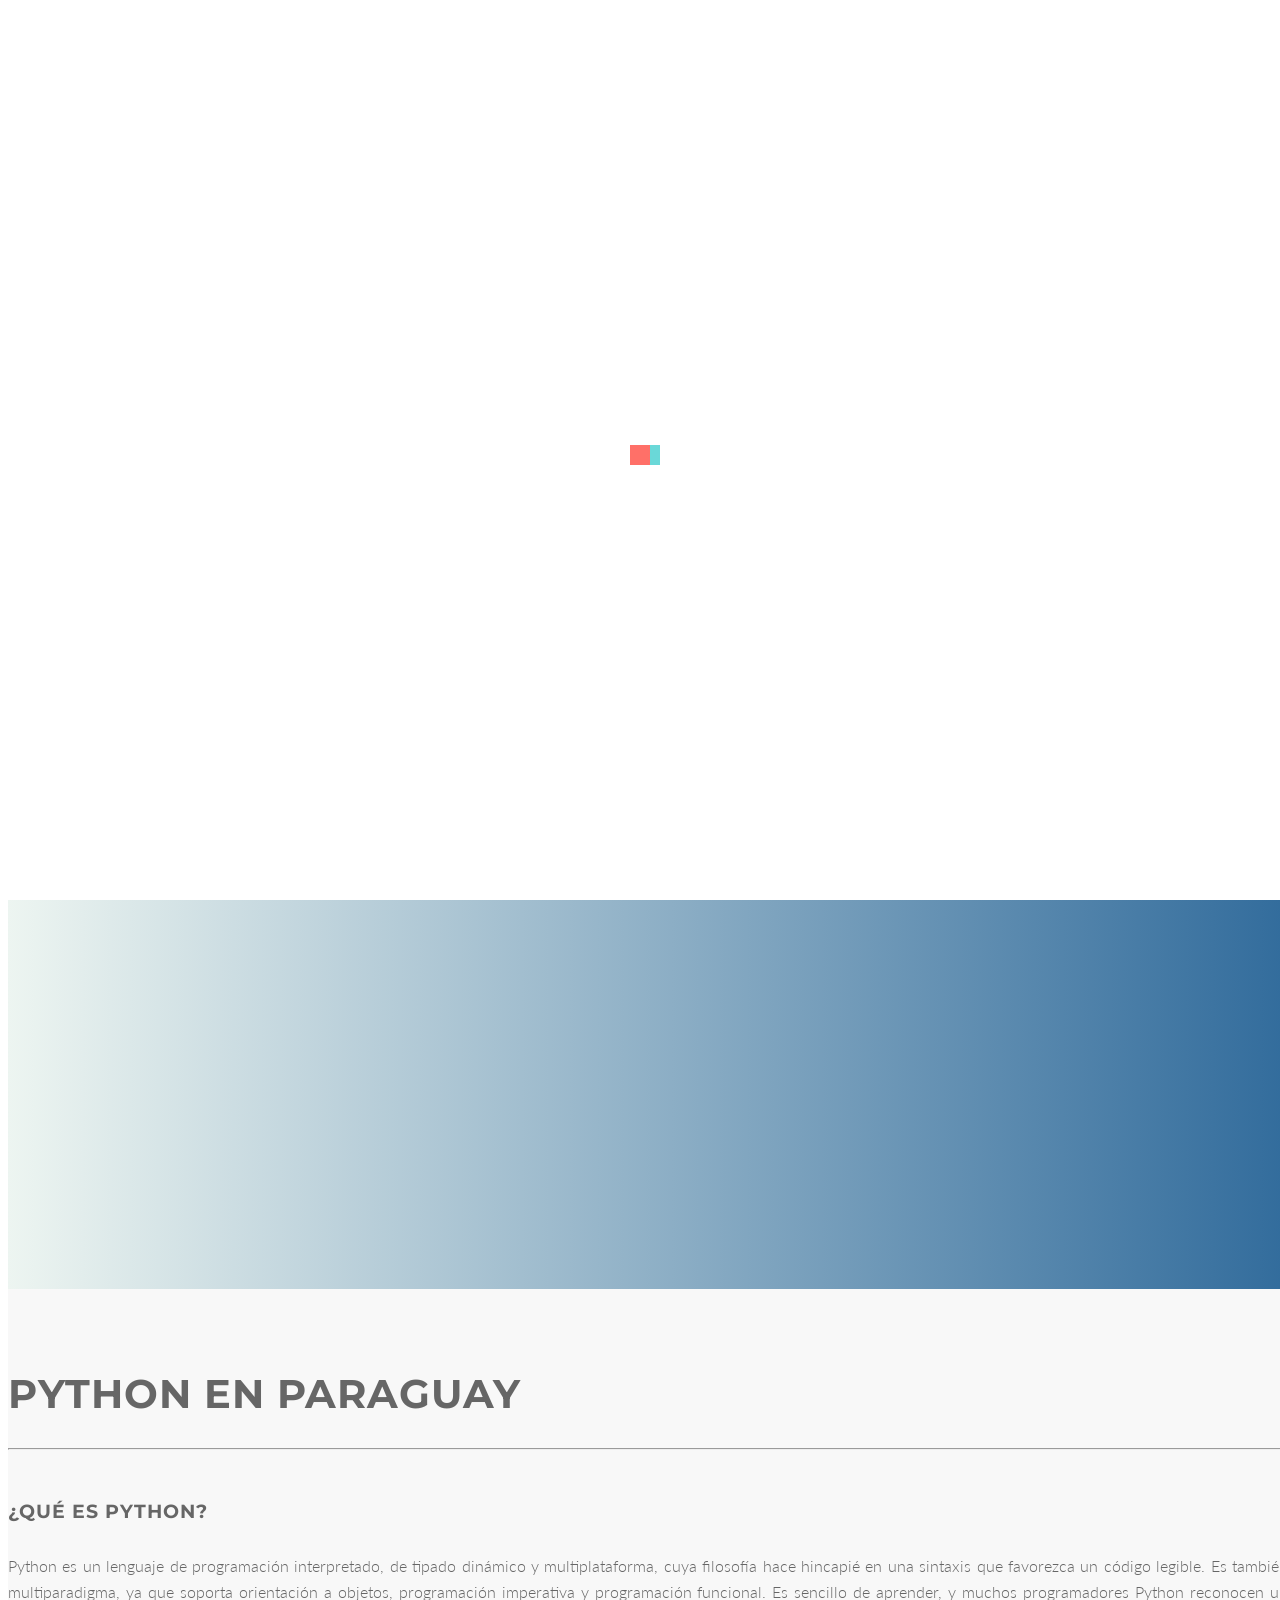
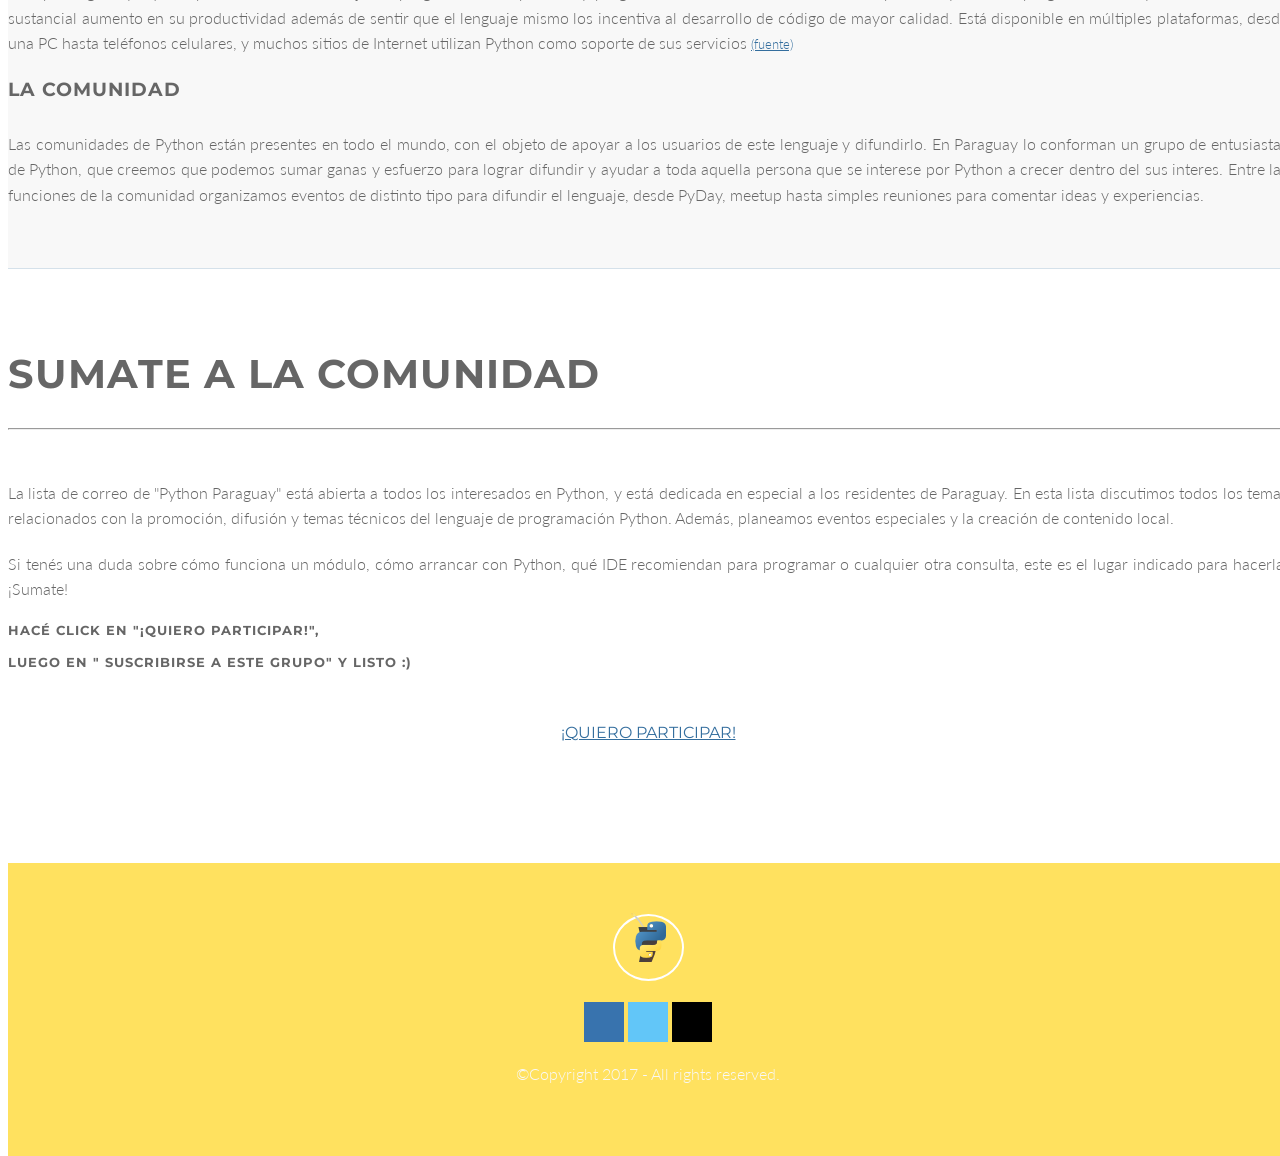
==== index.html @ e9908c3b "Template base del sitio de la comunidad de Python en Paraguay, pythonpy.org" ====
<!DOCTYPE html>
<html lang="en">

<head>

	<meta property="og:image" content="http://pythonpy.org/img/logo-a.png">
	<meta property="og:image:type" content="image/png">
	<meta property="og:image:width" content="512">
	<meta property="og:image:height" content="512">

	<link rel="icon" href="img/favicon.png" type="image/png" sizes="32x32">


    <meta charset="utf-8">
    <meta name="viewport" content="width=device-width, initial-scale=1.0">
    <meta name="description" content="Primer PyDay en Paraguay, organizado por la comunidad Python en Paraguay y SENATICs">
    <meta name="author" content="PythonPy">

    <title>Python Paraguay - Comunidad</title>

    <!-- Bootstrap Core CSS -->
    <link href="css/bootstrap.min.css" rel="stylesheet" type="text/css">

    <!-- Fonts -->
    <link href="font-awesome/css/font-awesome.min.css" rel="stylesheet" type="text/css">
	<link href="css/animate.css" rel="stylesheet" />
    <!-- Squad theme CSS -->
    <link href="css/style.css" rel="stylesheet">
	<link href="color/default.css" rel="stylesheet">

</head>

<body id="page-top" data-spy="scroll" data-target=".navbar-custom">
	<!-- Preloader -->
	<div id="preloader">
	  <div id="load"></div>
	</div>

    <nav class="navbar navbar-custom navbar-fixed-top" role="navigation">
        <div class="container">
            <div class="navbar-header page-scroll">
                <button type="button" class="navbar-toggle" data-toggle="collapse" data-target=".navbar-main-collapse">
                    <i class="fa fa-bars"></i>
                </button>
                <a class="navbar-brand" href="index.html">
                    <img src="img/logo.png" alt="PayDay 2015" height="80"/>
                </a>
            </div>

            <!-- Collect the nav links, forms, and other content for toggling -->
            <div class="collapse navbar-collapse navbar-right navbar-main-collapse">
      <ul class="nav navbar-nav">
        <li class="active"><a href="#intro">Inicio</a></li>
        <li><a href="#evento">Comunidad</a></li>
		<li><a href="#comunidad">Sumate</a></li>
		<!--<li><a href="#lugar">El Lugar</a></li>
		<li><a href="#organizadores">Organizan</a></li>-->
      </ul>
            </div>
            <!-- /.navbar-collapse -->
        </div>
        <!-- /.container -->
    </nav>

	<!-- Section: intro -->
    <section id="intro" class="intro">

	  <div class="container">
            <div class="row">
              <div class="col-sm-6 col-md-6" id="intro">
				<div class="wow fadeInLeft " data-wow-delay="0.2s">
					<div class="service-box">				          
						<div class="service-desc logo">
<img src="img/logo-intro.png" alt="" class="img-responsive img-circle" />
				        </div>
					</div>
				</div>
			</div>
			<div class="col-sm-6 col-md-6">
				<div class="wow fadeInUp" data-wow-delay="0.2s">
				          <div class="service-box">

							<div class="service-desc">
<img src="img/info-intro.png" alt="" />
							</div>
				          </div>

				</div>
			</div>
		</div>

    </section>
	<!-- /Section: intro -->

	<!-- Section: services -->
    <section id="evento" class="home-section text-center bg-gray">
		
		<div class="heading-about">
			<div class="container">
			<div class="row">
				<div class="col-lg-8 col-lg-offset-2">
					<div class="wow bounceInDown" data-wow-delay="0.4s">
					<div class="section-heading">
					<h2>Python en Paraguay</h2>
					<i class="fa fa-2x fa-angle-down"></i>

					</div>
					</div>
				</div>
			</div>
			</div>
		</div>
		<div class="container">
		<div class="row">
			<div class="col-lg-2 col-lg-offset-5">
				<hr class="marginbot-50">
			</div>
		</div>
        <div class="row">
            <div class="col-sm-6 col-md-6">
				<div class="wow fadeInLeft" data-wow-delay="0.2s">
                <div class="service-box">

					<div class="service-desc">
						<h3>¿QUÉ ES PYTHON?</h3>
						<p align="justify">Python es un lenguaje de programación interpretado, de tipado dinámico y multiplataforma, cuya filosofía hace hincapié en una sintaxis que favorezca un código legible. Es también multiparadigma, ya que soporta orientación a objetos, programación imperativa y programación funcional. Es sencillo de aprender, y muchos programadores Python reconocen un sustancial aumento en su productividad además de sentir que el lenguaje mismo los incentiva al desarrollo de código de mayor calidad. Está disponible en múltiples plataformas, desde una PC hasta teléfonos celulares, y muchos sitios de Internet utilizan Python como soporte de sus servicios <a href="http://es.wikipedia.org/wiki/Python"><small>(fuente)</small></a></p>
					</div>
                </div>
				</div>
            </div>
			<div class="col-sm-6 col-md-6">
				<div class="wow fadeInUp" data-wow-delay="0.2s">
                <div class="service-box">

					<div class="service-desc">
						<h3>La comunidad</h3>
						<p align="justify">Las comunidades de Python están presentes en todo el mundo, con el objeto de apoyar a los usuarios de este lenguaje y difundirlo. En Paraguay lo conforman un grupo de entusiastas de Python, que creemos que podemos sumar ganas y esfuerzo para lograr difundir y ayudar a toda aquella persona que se interese por Python a crecer dentro del sus interes. Entre las funciones de la comunidad organizamos eventos de distinto tipo para difundir el lenguaje, desde PyDay, meetup hasta simples reuniones para comentar ideas y experiencias.</p>
					</div>
                </div>

				</div>

            </div>

        </div>		
		</div>
	</section>
	<!-- /Section: services -->

	

    <section id="comunidad" class="home-section text-center" style="border-top: 1px solid rgba(48, 105, 152, .2);">
	  <div class="heading-about">
	    <div class="container">
	      <div class="row">
		<div class="col-lg-8 col-lg-offset-2">
		  <div class="wow bounceInDown" data-wow-delay="0.4s">
		    <div class="section-heading">
		      <h2>Sumate a la comunidad</h2>
		      <i class="fa fa-2x fa-angle-down"></i>
		      
		    </div>
		  </div>
		</div>
	      </div>
	    </div>
	  </div>
	  <div class="container">
	    <div class="row">
	      <div class="col-lg-2 col-lg-offset-5">
		<hr class="marginbot-50">
	      </div>
	    </div>
			<div class="row">
				
				<div class="col-lg-6 col-lg-offset-3">
					<div class="wow fadeInLeft" data-wow-delay="0.2s">
						<div class="service-box">
							<div class="service-desc">
							  <p align="justify">La lista de correo de "Python Paraguay" está abierta a todos los interesados en Python, y está dedicada en especial a los residentes de Paraguay. En esta lista discutimos todos los temas relacionados con la promoción, difusión y temas técnicos del lenguaje de programación Python. Además, planeamos eventos especiales y la creación de contenido local.</p>

							  <p align="justify">Si tenés una duda sobre cómo funciona un módulo, cómo arrancar con Python, qué IDE recomiendan para programar o cualquier otra consulta, este es el lugar indicado para hacerla. ¡Sumate!</p>
							  <h5>Hacé click en "¡Quiero participar!",<br/><br/> luego en " Suscribirse a este grupo" y listo :)</h5>
							</div>
						</div>
					</div>
					<br/>
					<div class="wow fadeInUp" data-wow-delay="0.2s">
						<div class="service-box">
							<div class="service-desc">
								<p align="center">
									<!--<a style="width: 250px" target="_blank" class="btn btn-large btn-primary" href="https://groups.google.com/forum/#!forum/python-paraguay">¡Quiero participar!</a>-->
									<a style="width: 250px" target="_blank" class="btn btn-large btn-primary" href="https://www.meetup.com/Python-Paraguay/">¡Quiero participar!</a>
								</p>
							</div>
<br/><br/>
						</div>
					</div>
				</div>
			</div>
		</div>
		<div class="container">



		<div class="row">
			<div class="col-md-12 col-lg-12"><br>
			</div>
		</div>


		</div>
	</section>

	<footer>
		<div class="container">
			<div class="row">
				<div class="col-md-12 col-lg-12">
					<div class="wow shake" data-wow-delay="0.4s">
					<div class="page-scroll marginbot-30">
						<a href="#intro" id="totop" class="btn btn-circle">

							<img src="img/icons/icon-web.png" alt="" class="img-responsive img-circle" />
						</a>
					</div>
					</div>
				
					<center>
		               		  <ul class="company-social">
					    <li class="social-facebook"><a href="https://www.facebook.com/PythonParaguay" target="_blank"><i class="fa fa-facebook"></i></a></li>
					    <li class="social-twitter"><a href="https://twitter.com/pythonparaguay" target="_blank"><i class="fa fa-twitter"></i></a></li>
					    <li class="social-google"><a target="_blank" href="mailto:pythonparaguay@gmail.com"><i class="fa fa-envelope"></i></a></li>
					  </ul>
					</center>

					<p>&copy;Copyright 2017 - All rights reserved.</p>
				</div>
			</div>	
		</div>
	</footer>

    <!-- Core JavaScript Files -->
    <script src="js/jquery.min.js"></script>
    <script src="js/bootstrap.min.js"></script>
    <script src="js/jquery.easing.min.js"></script>	
	<script src="js/jquery.scrollTo.js"></script>
	<script src="js/wow.min.js"></script>
    <!-- Custom Theme JavaScript -->
    <script src="js/custom.js"></script>

</body>

</html>
---- css/style.css ----
/* ==== Google font ==== */
@import url('http://fonts.googleapis.com/css?family=Lato:100,300,400,700,900,100italic,300italic,400italic,700italic,900italic|Montserrat:700|Merriweather:400italic');


body {
    width: 100%;
    height: 100%;
    font-family: 'Lato',sans-serif;
	font-weight: 300;
    color: #666;
    background-color: #fff;
}

html {
    width: 100%;
    height: 100%;
}

h1,
h2,
h3,
h4,
h5,
h6 {
    margin: 0 0 30px;
    text-transform: uppercase;
    font-family: Montserrat,sans-serif;
    font-weight: 700;
    letter-spacing: 1px;
}

p {
    margin: 0 0 20px;
    font-size: 16px;
    line-height: 1.6em;
}

p.lead {
	font-weight: 600;
}

a {
    color: #28c3ab;
    -webkit-transition: all .2s ease-in-out;
    -moz-transition: all .2s ease-in-out;
    transition: all .2s ease-in-out;
}

a:hover,
a:focus {
    text-decoration: none;
    color: #176e61;
}

.light {
    font-weight: 400;
}

.navbar {
    margin-bottom: 0;
    border-bottom: 1px solid rgba(255,255,255,.3);
	
}

.navbar-brand {
    font-weight: 700;
}
.navbar-brand {
  height: 40px;
  padding: 5px 15px;
  font-size: 18px;
  line-height: 1em;
}

.navbar-brand h1{
	color: #fff;
  font-size: 20px;
  line-height: 40px;
}

.navbar-brand:focus {
    outline: 0;
}

.nav.navbar-nav {
    background-color: rgba(255,255,255,.4);
}

.navbar-custom.top-nav-collapse .nav.navbar-nav {
    background-color: rgba(0,0,0,0);
}


.navbar-custom ul.nav li a {
	font-size: 12px;
	letter-spacing: 1px;
    color: #444;
	text-transform: uppercase;
	font-weight: 700;
}

.navbar-custom.top-nav-collapse ul.nav li a {
	    -webkit-transition: all .2s ease-in-out;
    -moz-transition: all .2s ease-in-out;
    transition: all .2s ease-in-out;
	color: #fff;
}

.navbar-custom ul.nav ul.dropdown-menu {
	  border-radius: 0;	
}

.navbar-custom ul.nav ul.dropdown-menu li {
	border-bottom: 1px solid #f5f5f5;

}

.navbar-custom ul.nav ul.dropdown-menu li:last-child{
	border-bottom: none;
}

.navbar-custom ul.nav ul.dropdown-menu li a {
	padding: 10px 20px;
}

.navbar-custom ul.nav ul.dropdown-menu li a:hover {
	background: #fefefe;
}

.navbar-custom.top-nav-collapse ul.nav ul.dropdown-menu li a {
	color: #666;
}

.navbar-custom .nav li a {
    -webkit-transition: background .3s ease-in-out;
    -moz-transition: background .3s ease-in-out;
    transition: background .3s ease-in-out;
}

.navbar-custom .nav li a:hover,
.navbar-custom .nav li a:focus,
.navbar-custom .nav li.active {
    outline: 0;
    background-color: rgba(255,255,255,.2);
}
.navbar-custom .nav li a:hover,
.navbar-custom .nav li a:focus,
.navbar-custom .nav li.active {
    outline: 0;
    background-color: rgba(255,255,255,.2);
}

.navbar-toggle {
    padding: 4px 6px;
    font-size: 14px;
    color: #fff;
}

.navbar-toggle:focus,
.navbar-toggle:active {
    outline: 0;
}


/* loader */
#preloader {
    background: #ffffff;
    bottom: 0;
    height: 100%;
    left: 0;
    position: fixed;
    right: 0;
    top: 0;
    width: 100%;
    z-index: 999;
}


#loaderInner {
    background:#ffffff url(../img/spinner.gif) center center no-repeat;
    height: 60px;
    left: 50%;
    margin: -50px 0 0 -50px;
    position: absolute;
    top: 50%;
    width: 60px;
}

@keyframes boxSpin{
  0%{
    transform: translate(-10px, 0px);
  }
  25%{
    transform: translate(10px, 10px);
  }
  50%{
    transform: translate(10px, -10px);
  }
  75%{
    transform: translate(-10px, -10px);
  }
  100%{
    transform: translate(-10px, 10px);
  }
}


@keyframes shadowSpin{
  0%{
    box-shadow: 10px -10px #39CCCC, -10px 10px #FFDC00;
  }
  25%{
    box-shadow: 10px 10px #39CCCC, -10px -10px #FFDC00;
  }
  50%{
    box-shadow: -10px 10px #39CCCC, 10px -10px #FFDC00;
  }
  75%{
    box-shadow: -10px -10px #39CCCC, 10px 10px #FFDC00;
  }
  100%{
    box-shadow: 10px -10px #39CCCC, -10px 10px #FFDC00;
  }
}

#load {
	z-index: 9999;
  background-color: #FF4136;
  opacity: 0.75;
  width: 10px;
  height: 10px;
  position: absolute;
  top: 50%;
  margin: -5px auto 0 auto;
  left: 0;
  right: 0;
  border-radius: 0px;
  border: 5px solid #FF4136;
  box-shadow: 10px 0px #39CCCC, 10px 0px #01FF70;
  animation: shadowSpin 1s ease-in-out infinite;
}

/* misc */
hr {
  margin-top: 10px;
}

/* margins */
.marginbot-0{margin-bottom:0 !important;}
.marginbot-10{margin-bottom:10px !important;}
.marginbot-20{margin-bottom:20px !important;}
.marginbot-30{margin-bottom:30px !important;}
.marginbot-40{margin-bottom:40px !important;}
.marginbot-50{margin-bottom:50px !important;}

/* ===========================
--- General sections
============================ */

.home-section {
    padding-top: 80px;
    padding-bottom: 40px;
	display:block;
    position:relative;
    z-index:120;
}


.section-heading h2 {
	font-size: 40px;
}
.section-heading i {
	margin-bottom: 10px;
}


/* --- section bg var --- */

.bg-white {
	background: #fff;
}

.bg-gray {
	background: #f8f8f8;
}


.bg-dark {
	background: #575757;
}

/* --- section color var --- */

.text-light {
	color: #fff;
}



/* ===========================
--- Intro
============================ */

.intro {
	width:100%;
	position:relative;
	
/*	background: url(../img/bg1.jpg) no-repeat top center;*/

background: rgba(237,245,241,1);
background: -moz-linear-gradient(left, rgba(237,245,241,1) 0%, rgba(50,108,156,1) 100%);
background: -webkit-gradient(left top, right top, color-stop(0%, rgba(237,245,241,1)), color-stop(100%, rgba(50,108,156,1)));
background: -webkit-linear-gradient(left, rgba(237,245,241,1) 0%, rgba(50,108,156,1) 100%);
background: -o-linear-gradient(left, rgba(237,245,241,1) 0%, rgba(50,108,156,1) 100%);
background: -ms-linear-gradient(left, rgba(237,245,241,1) 0%, rgba(50,108,156,1) 100%);
background: linear-gradient(to right, rgba(237,245,241,1) 0%, rgba(50,108,156,1) 100%);
filter: progid:DXImageTransform.Microsoft.gradient( startColorstr='#edf5f1', endColorstr='#326c9c', GradientType=1 );

}

#intro.intro {
	padding:13% 0 0 0;
}

.intro .slogan {
	text-align: center;

}

.intro .page-scroll {
	text-align: center;
}

.brand-heading {
    font-size: 40px;
}

.intro-text {
    font-size: 18px;
}

.intro .slogan h2 {
	color: #FFF;
	text-shadow: none;
	font-size: 60px;
	line-height: 60px;
	font-weight: 700;
	font-family: Montserrat, sans-serif;
	background-color: rgba(0, 0, 0, 0);
	text-decoration: none;
	text-transform: uppercase;
	border-width: 0px;
	border-color: #000;
	border-style: none;
	/*text-shadow: -1px 0 1px #000;*/
}

.intro .slogan h4 {
	color: #fff;
	/*text-shadow: -1px 1px 1px #000;background: url(../img/bg1.jpg) no-repeat fixed center;*/
}

.intro .logo{ float: right; margin-right:10%;}


/* ===========================
--- About
============================ */

.boxed-grey {
	background: #f9f9f9;
	padding: 20px;
}

.team h5 {
	margin-bottom: 10px;
}

.team p.subtitle {
	margin-bottom: 10px;
}

.avatar {
	margin-bottom: 20px;
}

.team-social {
	margin-left: 0;
	padding-left: 0;
	
}

.team-social {
	text-align: center;
}

.team-social li{
    display: inline-block;
	margin:0 !important;
	padding:0;
}


.team-social a{
	margin:0;
	padding:0;
    display: block;
	width: 40px;
    height: 40px;
    line-height: 40px;
    text-align: center;
    background: #3bbec0;
	color: #fff;
    -webkit-transition: background .3s ease-in-out;
    transition: background .3s ease-in-out;
}
.team-social a i{
	text-align: center;
	margin:0;
	padding:0;
}
.team-social .social-facebook a{background: #3873ae;}
.team-social .social-twitter a{background: #62c6f8;}
.team-social .social-dribble a{background: #d74980;}
.team-social .social-deviantart a{background: #8da356;}
.team-social .social-google a{background: #000;}
.team-social .social-vimeo a{background: #51a6d3;}
.team-social .social-facebook a:hover{background: #4893ce;}
.team-social .social-twitter a:hover{background: #82e6ff;}
.team-social .social-dribble a:hover{background: #f769a0;}
.team-social .social-deviantart a:hover{background: #adc376;}
.team-social .social-google a:hover{background: #333;}
.team-social .social-vimeo a:hover{background: #71c6f3;}


/* ===========================
--- Services
============================ */

.service-icon {
	margin-bottom: 20px;
}	



/* ===========================
--- Contact
============================ */

form#contact-form .form-group label {
	text-align: left !important;
	display: block;
	text-transform: uppercase;
	letter-spacing: 1px;
	font-size: 12px;
}
form#contact-form input,form#contact-form select,form#contact-form textarea {
	border-radius: 0;
	border: 1px solid #eee;
  -webkit-box-shadow: none;
          box-shadow:  none;
}

form#contact-form input:focus,form#contact-form select:focus,form#contact-form textarea:focus {
  -webkit-box-shadow: 0 1px 2px rgba(0, 0, 0, .05);
          box-shadow: 0 1px 2px rgba(0, 0, 0, .05);
}
.input-group-addon {
  background-color: #fefefe;
  border: 1px solid #eee;
  border-radius: 0;
}

.widget-contact {
	text-align: left;
}


.company-social {
	margin-left: 0;
	padding-left: 0;
	margin-top: 10px;
}

.company-social {
	/*text-align: left;*/
}

.company-social li{
    display: inline-block;
	margin:0 !important;
	padding:0;
}


.company-social a{
	margin:0;
	padding:0;
    display: block;
	width: 40px;
    height: 40px;
    line-height: 40px;
    text-align: center;
    background: #3bbec0;
	color: #fff;
    -webkit-transition: background .3s ease-in-out;
    transition: background .3s ease-in-out;
}
.company-social a i{
	text-align: center;
	margin:0;
	padding:0;
}
.company-social .social-facebook a{background: #3873ae;}
.company-social .social-twitter a{background: #62c6f8;}
.company-social .social-dribble a{background: #d74980;}
.company-social .social-deviantart a{background: #8da356;}
.company-social .social-google a{background: #000;}
.company-social .social-vimeo a{background: #51a6d3;}
.company-social .social-facebook a:hover{background: #4893ce;}
.company-social .social-twitter a:hover{background: #82e6ff;}
.company-social .social-dribble a:hover{background: #f769a0;}
.company-social .social-deviantart a:hover{background: #adc376;}
.company-social .social-google a:hover{background: #333;}
.company-social .social-vimeo a:hover{background: #71c6f3;}



/* ===========================
--- Footer
============================ */

footer {
	text-align: center;
	padding: 50px 0 ;
	
}

footer p {
	color: #f8f8f8;
}

/* ==========================
Parallax
============================= */

#parallax1{	
	background-image: url(../img/parallax/1.jpg);
}

#parallax1:after {	
	background-image: url([data-uri]);
	content: "";
	position: absolute;
	bottom: 0;
	left: 0;
	right: 0;
	top: 0;
	opacity: 0.7;
	z-index: -1;
}


#parallax2{	
	background-image: url(../img/parallax/2.jpg);

}

#parallax2:after  {	
	background-image: url([data-uri]);
	content: "";
	position: absolute;
	bottom: 0;
	left: 0;
	right: 0;
	top: 0;
	opacity: 0.7;
	z-index: -1;
}


/* ===========================
--- Elements
============================ */

.btn {
	border-radius: 0;
    text-transform: uppercase;
    font-family: Montserrat,sans-serif;
    font-weight: 400;
    -webkit-transition: all .3s ease-in-out;
    -moz-transition: all .3s ease-in-out;
    transition: all .3s ease-in-out;
}

.btn-simple {
    width: 70px;
    height: 70px;
    margin-top: 15px;
    padding: 7px 16px;
    font-size: 60px;
    color: #fff;
}


.btn-circle {
    width: 70px;
    height: 70px;
    margin-top: 15px;
    padding: 7px 16px;
    border: 2px solid #fff;
    border-radius: 50%;
    font-size: 40px;
    color: #fff;
    background: 0 0;
	/*background: white;*/
    -webkit-transition: background .3s ease-in-out;
    -moz-transition: background .3s ease-in-out;
    transition: background .3s ease-in-out;
}

.btn-circle.btn-dark {
    border: 2px solid #666;
    color: #666;
}


.btn-circle:hover,
.btn-circle:focus {
    outline: 0;
    color: #fff;
    background: rgba(255,255,255,.1);
}

.btn-circle.btn-dark :hover,
.btn-circle.btn-dark :focus {
    outline: 0;
    color: #999;
    background: #fff;
}

.btn-circle.btn-dark :hover i,
.btn-circle.btn-dark :focus i{
    color: #999;
}

.btn-simple:hover,
.btn-simple:focus {
    outline: 0;
    color: #fff;
    color: rgba(48,105,152,.6);
}

.page-scroll .btn-circle i.animated {
    -webkit-transition-property: -webkit-transform;
    -webkit-transition-duration: 1s;
    -moz-transition-property: -moz-transform;
    -moz-transition-duration: 1s;
}

.page-scroll .btn-circle:hover i.animated {
    -webkit-animation-name: pulse;
    -moz-animation-name: pulse;
    -webkit-animation-duration: 1.5s;
    -moz-animation-duration: 1.5s;
    -webkit-animation-iteration-count: infinite;
    -moz-animation-iteration-count: infinite;
    -webkit-animation-timing-function: linear;
    -moz-animation-timing-function: linear;
}

@-webkit-keyframes pulse {    
    0 {
        -webkit-transform: scale(1);
        transform: scale(1);
    }

    50% {
        -webkit-transform: scale(1.2);
        transform: scale(1.2);
    }

    100% {
        -webkit-transform: scale(1);
        transform: scale(1);
    }
}

@-moz-keyframes pulse {    
    0 {
        -moz-transform: scale(1);
        transform: scale(1);
    }

    50% {
        -moz-transform: scale(1.2);
        transform: scale(1.2);
    }

    100% {
        -moz-transform: scale(1);
        transform: scale(1);
    }
}


#text {
    color: #fff;
    background: #ffcc00;
}

.btn-skin:hover,
.btn-skin:focus,
.btn-skin:active,
.btn-skin.active {
  color: #fff;
  background-color: #666;
  border-color: #666;
}


.btn-default:hover,
.btn-default:focus {
    border: 1px solid #28c3ab;
    outline: 0;
    color: #000;
    background-color: #28c3ab;
}

.btn-huge {
    padding: 25px;
    font-size: 26px;
}

.banner-social-buttons {
    margin-top: 0;
}


/*agregado

#map {
	height: 400px;
}*/

#map {
  position: relative;
}
#gmap {
  height: 300px;
}


/* Media queries */

@media(min-width:767px) {

    .navbar {
        padding: 20px 0;
        border-bottom: 0;
        letter-spacing: 1px;
        background: 0 0;
        -webkit-transition: background .5s ease-in-out,padding .5s ease-in-out;
        -moz-transition: background .5s ease-in-out,padding .5s ease-in-out;
        transition: background .5s ease-in-out,padding .5s ease-in-out;
    }

    .top-nav-collapse {
        padding: 0;
        background-color: #000;
    }

    .navbar-custom.top-nav-collapse {
        border-bottom: 1px solid rgba(255,255,255,.3);
    }
	
    .intro {
        height: 100%;
        padding: 0;
    }

    .brand-heading {
        font-size: 100px;
    }
	

    .intro-text {
        font-size: 25px;
    }


}
@media (max-width:768px) {
	
	.team.boxed-grey {
		margin-bottom: 30px;
	}
	
	.boxed-grey {
		margin-bottom: 30px;
	}

	
}

@media (max-width:480px) {

	.navbar-custom .nav.navbar-nav {
    background-color: rgba(255,255,255,.4);
	}
	
	.navbar.navbar-custom.navbar-fixed-top {
		margin-bottom: 30px;
	}
	
	.tp-banner-container {
		padding-top:40px;
	}

	.page-scroll a.btn-circle {
		width: 40px;
		height: 40px;
		margin-top: 10px;
		padding: 7px 0;
		border: 2px solid #fff;
		border-radius: 50%;
		font-size: 20px;
	}

	#senatics img{ max-width: 300px;}

	#intro img{ max-width: 300px; margin: 20px auto;}

	#intro .logo{float:none; margin-left: 20%;}

	#intro .logo img{ max-width: 200px; margin: 80px 0px 20px 0px; padding:0px;}

	.boxed-grey{min-height: 300px;}
	
}
---- color/default.css ----
a,.tp-caption a.btn:hover {
	color: #346e9e;
}
.top-nav-collapse {
	background: #346e9e;
}

.navbar-custom ul.nav ul.dropdown-menu li a:hover {
	color: #346e9e;
}

.owl-theme .owl-controls .owl-page.active span,
.owl-theme .owl-controls.clickable .owl-page:hover span {
    background-color: #346e9e;
}

.widget-avatar .avatar:hover {
    border: 5px solid #346e9e;
}

.bg-skin {
	background: #346e9e;
}

form#contact-form input:focus,form#contact-form select:focus,form#contact-form textarea:focus {
	border-color: #346e9e;
}

footer {
    background-color: #ffe15f;
}

.btn-skin {
  color: #fff;
  background-color: #346e9e;
  border-color: #346e9e;
}
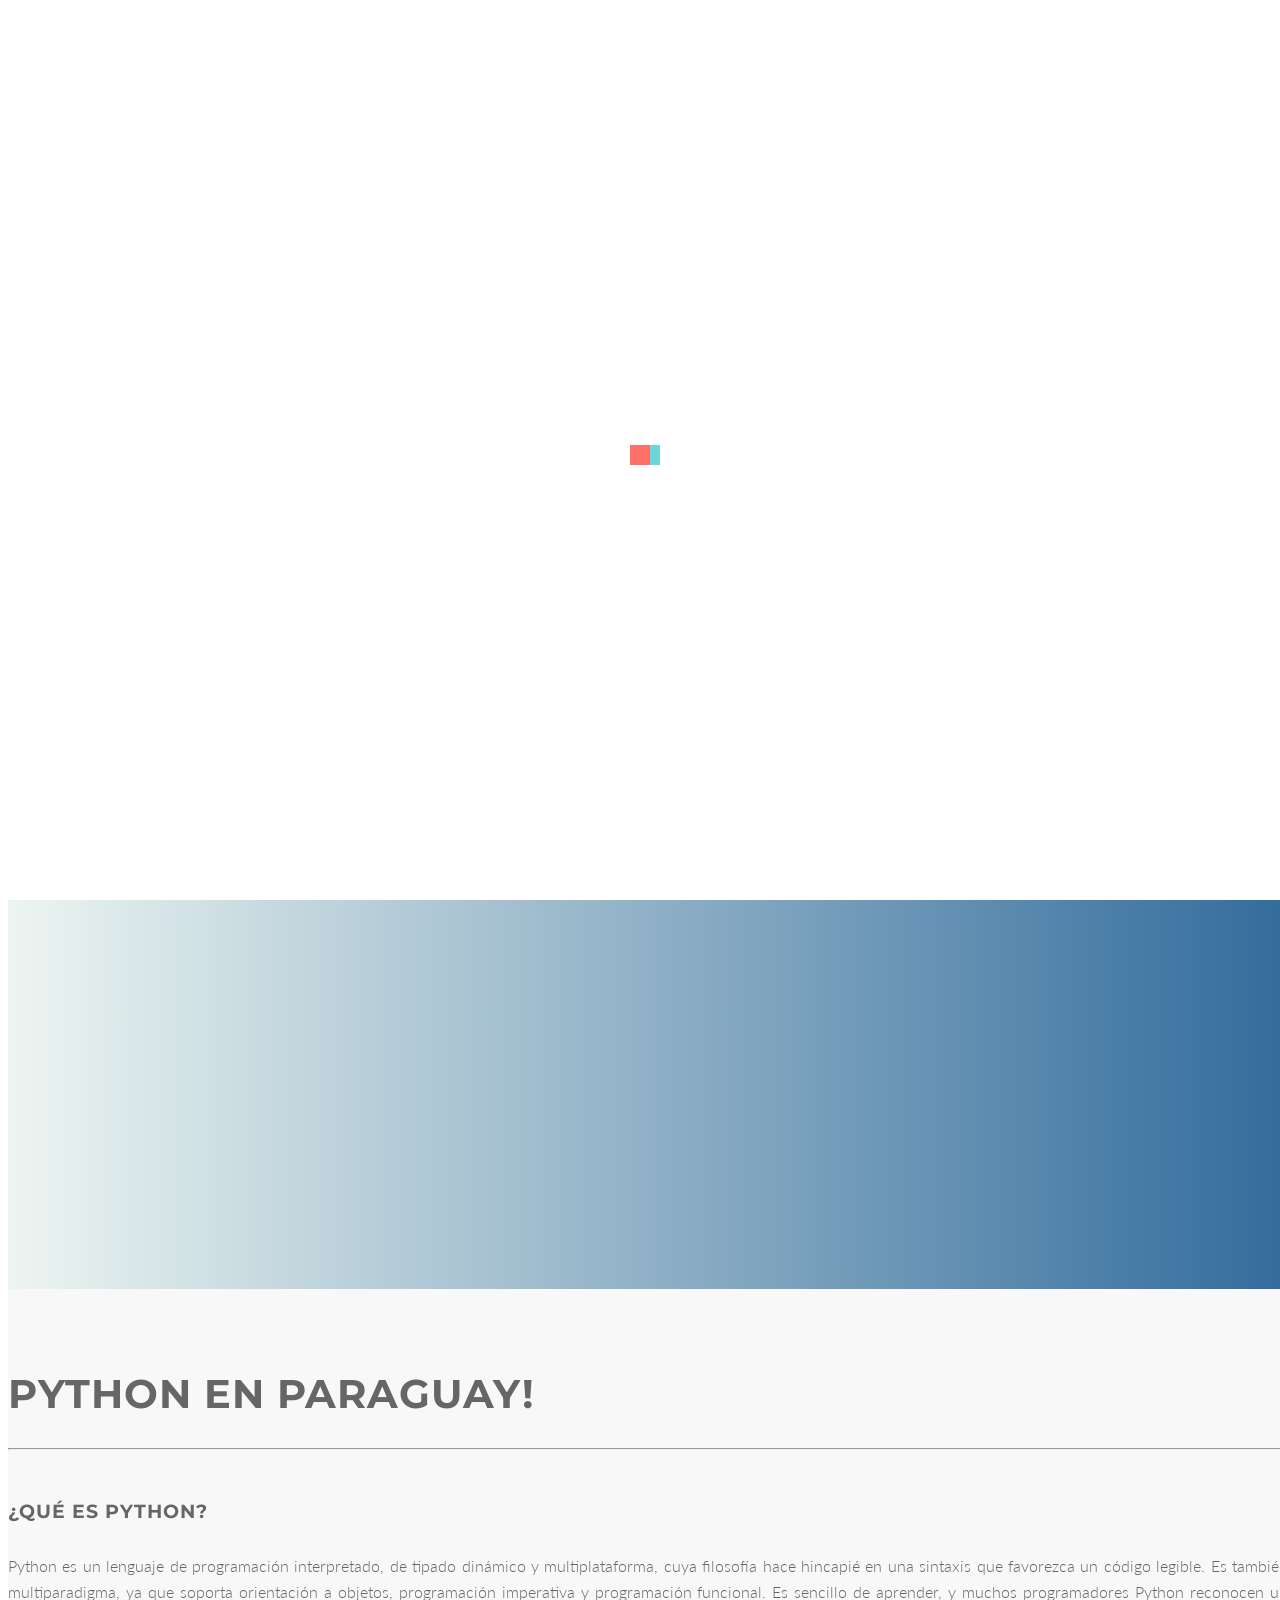
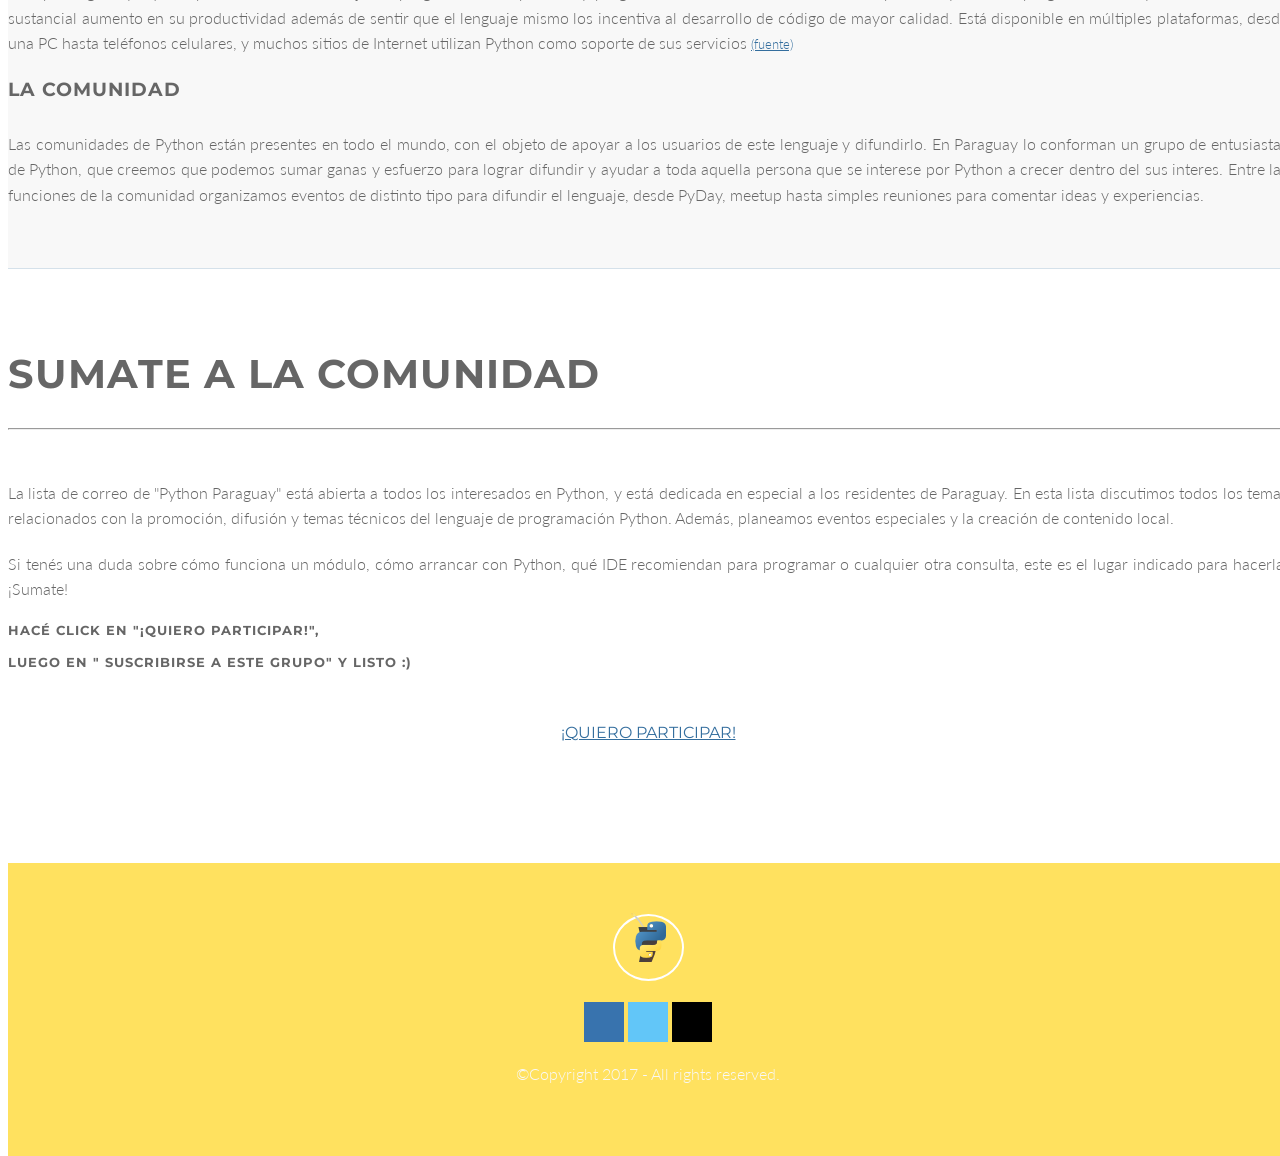
==== commit 4cfc0b6d: "test" ====
--- a/index.html
+++ b/index.html
@@ -13,7 +13,7 @@
 
     <meta charset="utf-8">
     <meta name="viewport" content="width=device-width, initial-scale=1.0">
-    <meta name="description" content="Primer PyDay en Paraguay, organizado por la comunidad Python en Paraguay y SENATICs">
+    <meta name="description" content="Comunidad Python Paraguay">
     <meta name="author" content="PythonPy">
 
     <title>Python Paraguay - Comunidad</title>
@@ -53,8 +53,6 @@
         <li class="active"><a href="#intro">Inicio</a></li>
         <li><a href="#evento">Comunidad</a></li>
 		<li><a href="#comunidad">Sumate</a></li>
-		<!--<li><a href="#lugar">El Lugar</a></li>
-		<li><a href="#organizadores">Organizan</a></li>-->
       </ul>
             </div>
             <!-- /.navbar-collapse -->
@@ -69,7 +67,7 @@
             <div class="row">
               <div class="col-sm-6 col-md-6" id="intro">
 				<div class="wow fadeInLeft " data-wow-delay="0.2s">
-					<div class="service-box">				          
+					<div class="service-box">
 						<div class="service-desc logo">
 <img src="img/logo-intro.png" alt="" class="img-responsive img-circle" />
 				        </div>
@@ -94,14 +92,14 @@
 
 	<!-- Section: services -->
     <section id="evento" class="home-section text-center bg-gray">
-		
+
 		<div class="heading-about">
 			<div class="container">
 			<div class="row">
 				<div class="col-lg-8 col-lg-offset-2">
 					<div class="wow bounceInDown" data-wow-delay="0.4s">
 					<div class="section-heading">
-					<h2>Python en Paraguay</h2>
+					<h2>Python en Paraguay!</h2>
 					<i class="fa fa-2x fa-angle-down"></i>
 
 					</div>
@@ -142,12 +140,12 @@
 
             </div>
 
-        </div>		
+        </div>
 		</div>
 	</section>
 	<!-- /Section: services -->
 
-	
+
 
     <section id="comunidad" class="home-section text-center" style="border-top: 1px solid rgba(48, 105, 152, .2);">
 	  <div class="heading-about">
@@ -158,7 +156,7 @@
 		    <div class="section-heading">
 		      <h2>Sumate a la comunidad</h2>
 		      <i class="fa fa-2x fa-angle-down"></i>
-		      
+
 		    </div>
 		  </div>
 		</div>
@@ -172,7 +170,7 @@
 	      </div>
 	    </div>
 			<div class="row">
-				
+
 				<div class="col-lg-6 col-lg-offset-3">
 					<div class="wow fadeInLeft" data-wow-delay="0.2s">
 						<div class="service-box">
@@ -224,25 +222,25 @@
 						</a>
 					</div>
 					</div>
-				
+
 					<center>
 		               		  <ul class="company-social">
 					    <li class="social-facebook"><a href="https://www.facebook.com/PythonParaguay" target="_blank"><i class="fa fa-facebook"></i></a></li>
 					    <li class="social-twitter"><a href="https://twitter.com/pythonparaguay" target="_blank"><i class="fa fa-twitter"></i></a></li>
-					    <li class="social-google"><a target="_blank" href="mailto:pythonparaguay@gmail.com"><i class="fa fa-envelope"></i></a></li>
+					    <li class="social-google"><a target="_blank" href="mailto:python-paraguay@googlegroups.com"><i class="fa fa-envelope"></i></a></li>
 					  </ul>
 					</center>
 
 					<p>&copy;Copyright 2017 - All rights reserved.</p>
 				</div>
-			</div>	
+			</div>
 		</div>
 	</footer>
 
     <!-- Core JavaScript Files -->
     <script src="js/jquery.min.js"></script>
     <script src="js/bootstrap.min.js"></script>
-    <script src="js/jquery.easing.min.js"></script>	
+    <script src="js/jquery.easing.min.js"></script>
 	<script src="js/jquery.scrollTo.js"></script>
 	<script src="js/wow.min.js"></script>
     <!-- Custom Theme JavaScript -->
--- a/css/style.css
+++ b/css/style.css
@@ -1,5 +1,5 @@
 /* ==== Google font ==== */
-@import url('http://fonts.googleapis.com/css?family=Lato:100,300,400,700,900,100italic,300italic,400italic,700italic,900italic|Montserrat:700|Merriweather:400italic');
+@import url('https://fonts.googleapis.com/css?family=Lato:100,300,400,700,900,100italic,300italic,400italic,700italic,900italic|Montserrat:700|Merriweather:400italic');
 
 
 body {
@@ -66,7 +66,7 @@
     font-weight: 700;
 }
 .navbar-brand {
-  height: 40px;
+  height: 85px;
   padding: 5px 15px;
   font-size: 18px;
   line-height: 1em;
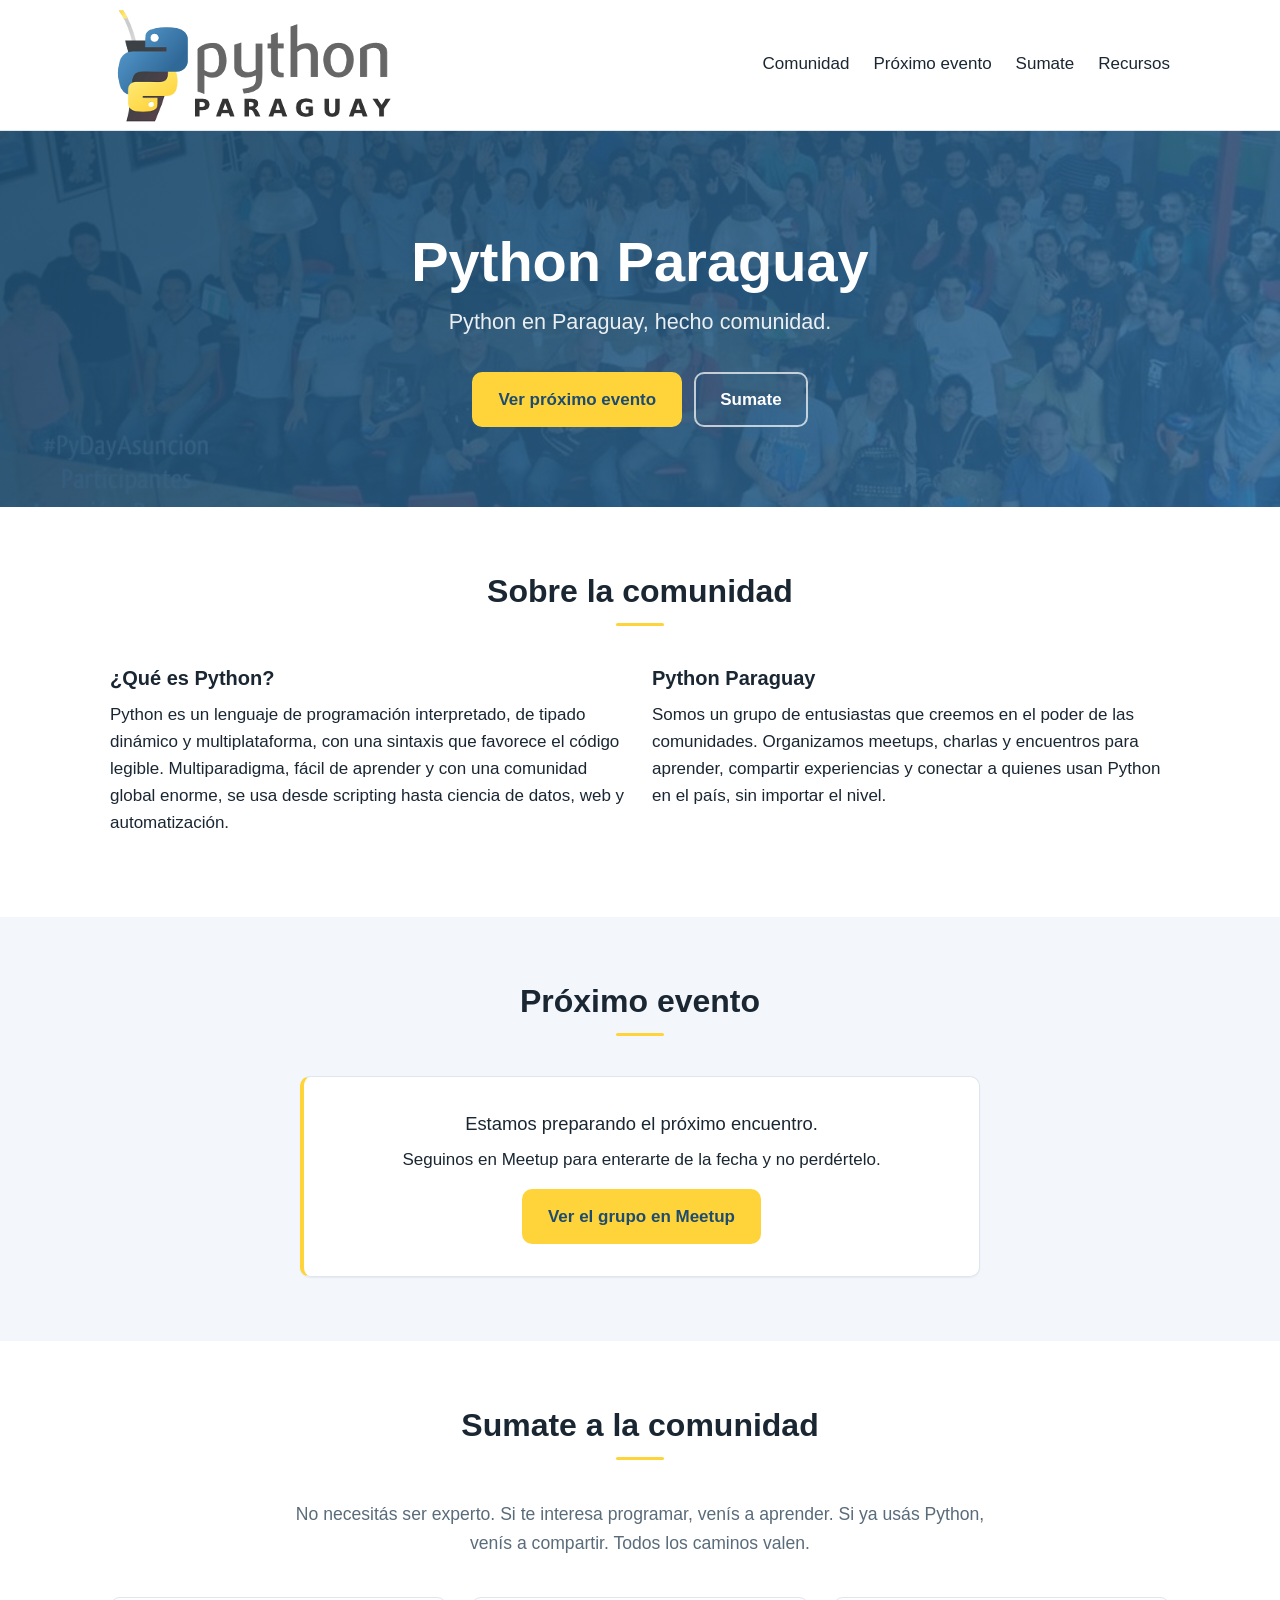
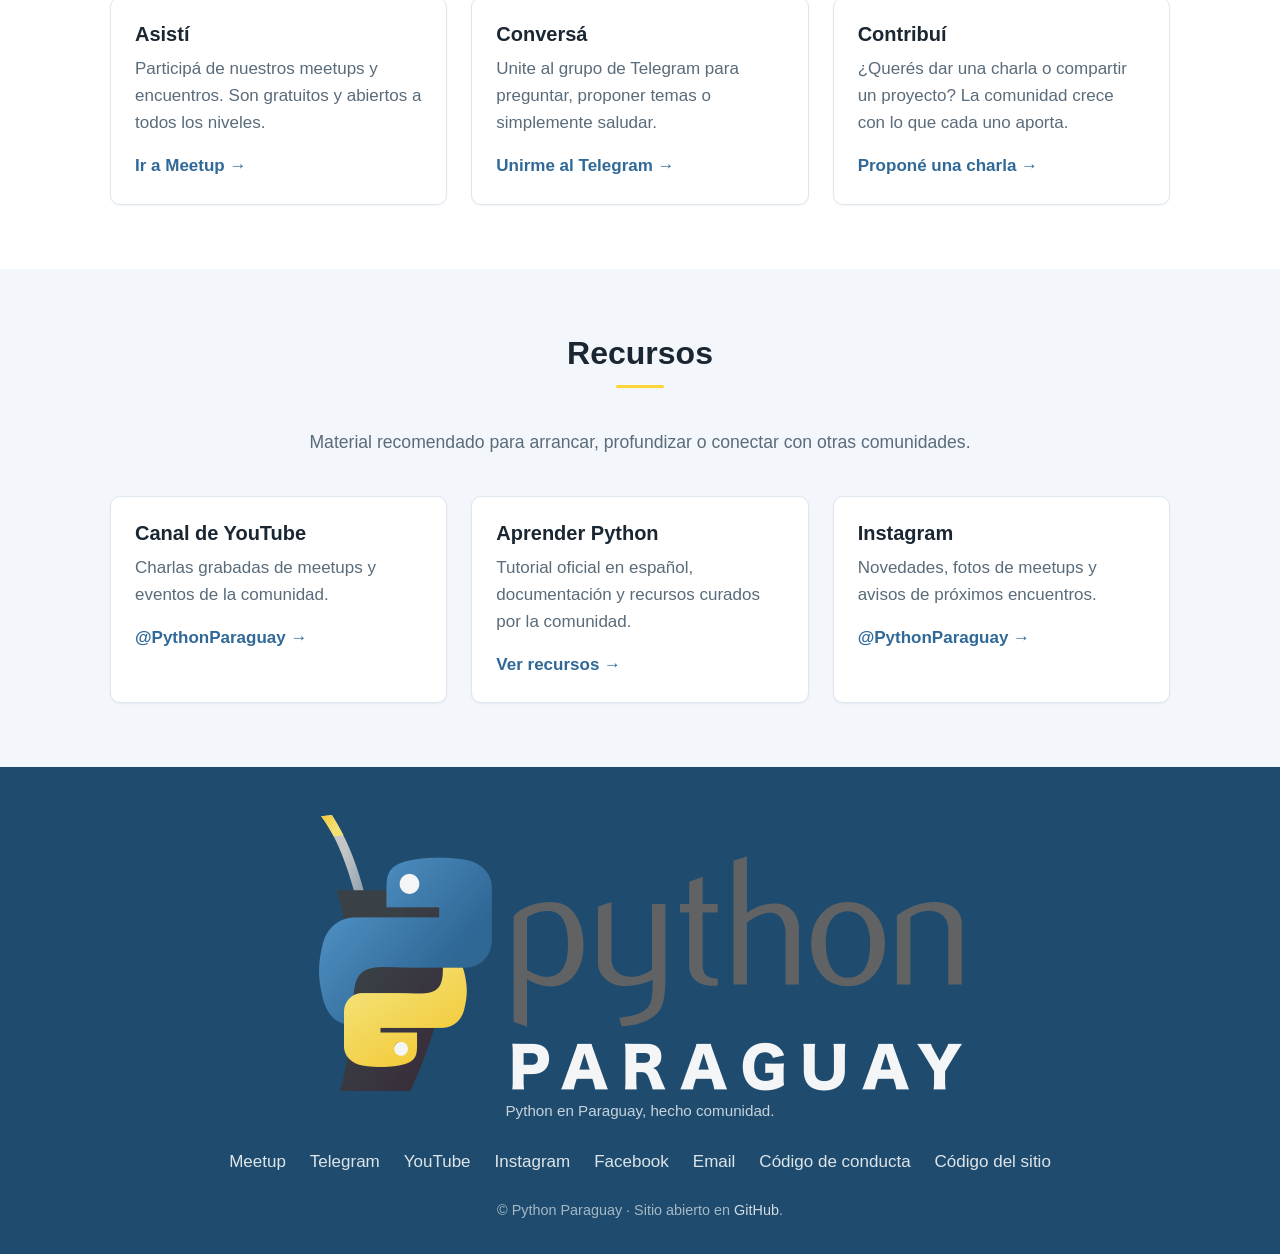
==== commit a3926da9: "new site" ====
--- a/index.html
+++ b/index.html
@@ -1,251 +1,314 @@
-<!DOCTYPE html>
-<html lang="en">
-
-<head>
-
-	<meta property="og:image" content="http://pythonpy.org/img/logo-a.png">
-	<meta property="og:image:type" content="image/png">
-	<meta property="og:image:width" content="512">
-	<meta property="og:image:height" content="512">
-
-	<link rel="icon" href="img/favicon.png" type="image/png" sizes="32x32">
-
-
-    <meta charset="utf-8">
-    <meta name="viewport" content="width=device-width, initial-scale=1.0">
-    <meta name="description" content="Comunidad Python Paraguay">
-    <meta name="author" content="PythonPy">
-
-    <title>Python Paraguay - Comunidad</title>
-
-    <!-- Bootstrap Core CSS -->
-    <link href="css/bootstrap.min.css" rel="stylesheet" type="text/css">
-
-    <!-- Fonts -->
-    <link href="font-awesome/css/font-awesome.min.css" rel="stylesheet" type="text/css">
-	<link href="css/animate.css" rel="stylesheet" />
-    <!-- Squad theme CSS -->
-    <link href="css/style.css" rel="stylesheet">
-	<link href="color/default.css" rel="stylesheet">
-
-</head>
-
-<body id="page-top" data-spy="scroll" data-target=".navbar-custom">
-	<!-- Preloader -->
-	<div id="preloader">
-	  <div id="load"></div>
-	</div>
-
-    <nav class="navbar navbar-custom navbar-fixed-top" role="navigation">
+<!doctype html>
+<html lang="es">
+  <head>
+    <meta charset="utf-8" />
+    <meta name="viewport" content="width=device-width, initial-scale=1" />
+
+    <title>Python Paraguay | Comunidad</title>
+    <meta
+      name="description"
+      content="Comunidad de Python en Paraguay. Meetups, charlas y espacio para aprender y compartir."
+    />
+    <meta name="author" content="Python Paraguay" />
+
+    <meta property="og:type" content="website" />
+    <meta property="og:title" content="Python Paraguay | Comunidad" />
+    <meta
+      property="og:description"
+      content="Python en Paraguay, hecho comunidad."
+    />
+    <meta property="og:url" content="https://pythonpy.org/" />
+    <meta property="og:image" content="https://pythonpy.org/img/logo.png" />
+    <meta property="og:locale" content="es_PY" />
+
+    <meta name="twitter:card" content="summary_large_image" />
+    <meta name="twitter:title" content="Python Paraguay | Comunidad" />
+    <meta
+      name="twitter:description"
+      content="Python en Paraguay, hecho comunidad."
+    />
+    <meta name="twitter:image" content="https://pythonpy.org/img/logo.png" />
+
+    <link rel="icon" href="img/favicon.png" type="image/png" />
+    <link rel="stylesheet" href="css/style.css" />
+  </head>
+
+  <body>
+    <header class="site-header">
+      <div class="container nav-container">
+        <a class="brand" href="#inicio">
+          <img src="img/logo.png" alt="Python Paraguay" height="56" />
+        </a>
+        <button
+          class="nav-toggle"
+          aria-label="Abrir menú"
+          aria-controls="primary-nav"
+          aria-expanded="false"
+        >
+          <span></span><span></span><span></span>
+        </button>
+        <nav id="primary-nav" class="primary-nav">
+          <a href="#sobre">Comunidad</a>
+          <a href="#proximo-evento">Próximo evento</a>
+          <a href="#sumate">Sumate</a>
+          <a href="#recursos">Recursos</a>
+        </nav>
+      </div>
+    </header>
+
+    <main>
+      <section id="inicio" class="hero">
+        <div class="container hero-inner">
+          <h1 class="hero-title">Python Paraguay</h1>
+          <p class="hero-tagline">Python en Paraguay, hecho comunidad.</p>
+          <div class="hero-ctas">
+            <a class="btn btn-primary" href="#proximo-evento"
+              >Ver próximo evento</a
+            >
+            <a class="btn btn-secondary" href="#sumate">Sumate</a>
+          </div>
+        </div>
+      </section>
+
+      <section id="sobre" class="section">
         <div class="container">
-            <div class="navbar-header page-scroll">
-                <button type="button" class="navbar-toggle" data-toggle="collapse" data-target=".navbar-main-collapse">
-                    <i class="fa fa-bars"></i>
-                </button>
-                <a class="navbar-brand" href="index.html">
-                    <img src="img/logo.png" alt="PayDay 2015" height="80"/>
-                </a>
+          <h2>Sobre la comunidad</h2>
+          <div class="grid-2">
+            <div>
+              <h3>¿Qué es Python?</h3>
+              <p>
+                Python es un lenguaje de programación interpretado, de tipado
+                dinámico y multiplataforma, con una sintaxis que favorece el
+                código legible. Multiparadigma, fácil de aprender y con una
+                comunidad global enorme, se usa desde scripting hasta ciencia de
+                datos, web y automatización.
+              </p>
             </div>
-
-            <!-- Collect the nav links, forms, and other content for toggling -->
-            <div class="collapse navbar-collapse navbar-right navbar-main-collapse">
-      <ul class="nav navbar-nav">
-        <li class="active"><a href="#intro">Inicio</a></li>
-        <li><a href="#evento">Comunidad</a></li>
-		<li><a href="#comunidad">Sumate</a></li>
-      </ul>
+            <div>
+              <h3>Python Paraguay</h3>
+              <p>
+                Somos un grupo de entusiastas que creemos en el poder de las
+                comunidades. Organizamos meetups, charlas y encuentros para
+                aprender, compartir experiencias y conectar a quienes usan
+                Python en el país, sin importar el nivel.
+              </p>
             </div>
-            <!-- /.navbar-collapse -->
-        </div>
-        <!-- /.container -->
-    </nav>
-
-	<!-- Section: intro -->
-    <section id="intro" class="intro">
-
-	  <div class="container">
-            <div class="row">
-              <div class="col-sm-6 col-md-6" id="intro">
-				<div class="wow fadeInLeft " data-wow-delay="0.2s">
-					<div class="service-box">
-						<div class="service-desc logo">
-<img src="img/logo-intro.png" alt="" class="img-responsive img-circle" />
-				        </div>
-					</div>
-				</div>
-			</div>
-			<div class="col-sm-6 col-md-6">
-				<div class="wow fadeInUp" data-wow-delay="0.2s">
-				          <div class="service-box">
-
-							<div class="service-desc">
-<img src="img/info-intro.png" alt="" />
-							</div>
-				          </div>
-
-				</div>
-			</div>
-		</div>
-
-    </section>
-	<!-- /Section: intro -->
-
-	<!-- Section: services -->
-    <section id="evento" class="home-section text-center bg-gray">
-
-		<div class="heading-about">
-			<div class="container">
-			<div class="row">
-				<div class="col-lg-8 col-lg-offset-2">
-					<div class="wow bounceInDown" data-wow-delay="0.4s">
-					<div class="section-heading">
-					<h2>Python en Paraguay!</h2>
-					<i class="fa fa-2x fa-angle-down"></i>
-
-					</div>
-					</div>
-				</div>
-			</div>
-			</div>
-		</div>
-		<div class="container">
-		<div class="row">
-			<div class="col-lg-2 col-lg-offset-5">
-				<hr class="marginbot-50">
-			</div>
-		</div>
-        <div class="row">
-            <div class="col-sm-6 col-md-6">
-				<div class="wow fadeInLeft" data-wow-delay="0.2s">
-                <div class="service-box">
-
-					<div class="service-desc">
-						<h3>¿QUÉ ES PYTHON?</h3>
-						<p align="justify">Python es un lenguaje de programación interpretado, de tipado dinámico y multiplataforma, cuya filosofía hace hincapié en una sintaxis que favorezca un código legible. Es también multiparadigma, ya que soporta orientación a objetos, programación imperativa y programación funcional. Es sencillo de aprender, y muchos programadores Python reconocen un sustancial aumento en su productividad además de sentir que el lenguaje mismo los incentiva al desarrollo de código de mayor calidad. Está disponible en múltiples plataformas, desde una PC hasta teléfonos celulares, y muchos sitios de Internet utilizan Python como soporte de sus servicios <a href="http://es.wikipedia.org/wiki/Python"><small>(fuente)</small></a></p>
-					</div>
-                </div>
-				</div>
-            </div>
-			<div class="col-sm-6 col-md-6">
-				<div class="wow fadeInUp" data-wow-delay="0.2s">
-                <div class="service-box">
-
-					<div class="service-desc">
-						<h3>La comunidad</h3>
-						<p align="justify">Las comunidades de Python están presentes en todo el mundo, con el objeto de apoyar a los usuarios de este lenguaje y difundirlo. En Paraguay lo conforman un grupo de entusiastas de Python, que creemos que podemos sumar ganas y esfuerzo para lograr difundir y ayudar a toda aquella persona que se interese por Python a crecer dentro del sus interes. Entre las funciones de la comunidad organizamos eventos de distinto tipo para difundir el lenguaje, desde PyDay, meetup hasta simples reuniones para comentar ideas y experiencias.</p>
-					</div>
-                </div>
-
-				</div>
-
-            </div>
-
-        </div>
-		</div>
-	</section>
-	<!-- /Section: services -->
-
-
-
-    <section id="comunidad" class="home-section text-center" style="border-top: 1px solid rgba(48, 105, 152, .2);">
-	  <div class="heading-about">
-	    <div class="container">
-	      <div class="row">
-		<div class="col-lg-8 col-lg-offset-2">
-		  <div class="wow bounceInDown" data-wow-delay="0.4s">
-		    <div class="section-heading">
-		      <h2>Sumate a la comunidad</h2>
-		      <i class="fa fa-2x fa-angle-down"></i>
-
-		    </div>
-		  </div>
-		</div>
-	      </div>
-	    </div>
-	  </div>
-	  <div class="container">
-	    <div class="row">
-	      <div class="col-lg-2 col-lg-offset-5">
-		<hr class="marginbot-50">
-	      </div>
-	    </div>
-			<div class="row">
-
-				<div class="col-lg-6 col-lg-offset-3">
-					<div class="wow fadeInLeft" data-wow-delay="0.2s">
-						<div class="service-box">
-							<div class="service-desc">
-							  <p align="justify">La lista de correo de "Python Paraguay" está abierta a todos los interesados en Python, y está dedicada en especial a los residentes de Paraguay. En esta lista discutimos todos los temas relacionados con la promoción, difusión y temas técnicos del lenguaje de programación Python. Además, planeamos eventos especiales y la creación de contenido local.</p>
-
-							  <p align="justify">Si tenés una duda sobre cómo funciona un módulo, cómo arrancar con Python, qué IDE recomiendan para programar o cualquier otra consulta, este es el lugar indicado para hacerla. ¡Sumate!</p>
-							  <h5>Hacé click en "¡Quiero participar!",<br/><br/> luego en " Suscribirse a este grupo" y listo :)</h5>
-							</div>
-						</div>
-					</div>
-					<br/>
-					<div class="wow fadeInUp" data-wow-delay="0.2s">
-						<div class="service-box">
-							<div class="service-desc">
-								<p align="center">
-									<!--<a style="width: 250px" target="_blank" class="btn btn-large btn-primary" href="https://groups.google.com/forum/#!forum/python-paraguay">¡Quiero participar!</a>-->
-									<a style="width: 250px" target="_blank" class="btn btn-large btn-primary" href="https://www.meetup.com/Python-Paraguay/">¡Quiero participar!</a>
-								</p>
-							</div>
-<br/><br/>
-						</div>
-					</div>
-				</div>
-			</div>
-		</div>
-		<div class="container">
-
-
-
-		<div class="row">
-			<div class="col-md-12 col-lg-12"><br>
-			</div>
-		</div>
-
-
-		</div>
-	</section>
-
-	<footer>
-		<div class="container">
-			<div class="row">
-				<div class="col-md-12 col-lg-12">
-					<div class="wow shake" data-wow-delay="0.4s">
-					<div class="page-scroll marginbot-30">
-						<a href="#intro" id="totop" class="btn btn-circle">
-
-							<img src="img/icons/icon-web.png" alt="" class="img-responsive img-circle" />
-						</a>
-					</div>
-					</div>
-
-					<center>
-		               		  <ul class="company-social">
-					    <li class="social-facebook"><a href="https://www.facebook.com/PythonParaguay" target="_blank"><i class="fa fa-facebook"></i></a></li>
-					    <li class="social-twitter"><a href="https://twitter.com/pythonparaguay" target="_blank"><i class="fa fa-twitter"></i></a></li>
-					    <li class="social-google"><a target="_blank" href="mailto:python-paraguay@googlegroups.com"><i class="fa fa-envelope"></i></a></li>
-					  </ul>
-					</center>
-
-					<p>&copy;Copyright 2017 - All rights reserved.</p>
-				</div>
-			</div>
-		</div>
-	</footer>
-
-    <!-- Core JavaScript Files -->
-    <script src="js/jquery.min.js"></script>
-    <script src="js/bootstrap.min.js"></script>
-    <script src="js/jquery.easing.min.js"></script>
-	<script src="js/jquery.scrollTo.js"></script>
-	<script src="js/wow.min.js"></script>
-    <!-- Custom Theme JavaScript -->
-    <script src="js/custom.js"></script>
-
-</body>
-
+          </div>
+        </div>
+      </section>
+
+      <!-- PRÓXIMO EVENTO: editar este bloque cuando haya meetup agendado -->
+      <section id="proximo-evento" class="section section-alt">
+        <div class="container">
+          <h2>Próximo evento</h2>
+
+          <div class="event-card">
+            <p class="event-status">Estamos preparando el próximo encuentro.</p>
+            <p>
+              Seguinos en Meetup para enterarte de la fecha y no perdértelo.
+            </p>
+            <a
+              class="btn btn-primary"
+              href="https://www.meetup.com/python-paraguay/"
+              target="_blank"
+              rel="noopener"
+            >
+              Ver el grupo en Meetup
+            </a>
+          </div>
+
+          <!--
+          Cuando haya evento agendado, reemplazá el bloque anterior por algo así:
+
+          <div class="event-card">
+            <p class="event-date">25 de abril · 19:00 · Asunción</p>
+            <h3 class="event-title">Meetup Python Paraguay, Abril 2026</h3>
+            <p>Charla sobre asyncio y networking en Python.</p>
+            <a class="btn btn-primary" href="URL_DEL_EVENTO_EN_MEETUP" target="_blank" rel="noopener">
+              Ver en Meetup
+            </a>
+          </div>
+        --></div>
+      </section>
+
+      <section id="sumate" class="section">
+        <div class="container">
+          <h2>Sumate a la comunidad</h2>
+          <p class="lead">
+            No necesitás ser experto. Si te interesa programar, venís a
+            aprender. Si ya usás Python, venís a compartir. Todos los caminos
+            valen.
+          </p>
+
+          <div class="grid-3">
+            <article class="card">
+              <h3>Asistí</h3>
+              <p>
+                Participá de nuestros meetups y encuentros. Son gratuitos y
+                abiertos a todos los niveles.
+              </p>
+              <a
+                href="https://www.meetup.com/python-paraguay/"
+                target="_blank"
+                rel="noopener"
+                >Ir a Meetup &rarr;</a
+              >
+            </article>
+
+            <article class="card">
+              <h3>Conversá</h3>
+              <p>
+                Unite al grupo de Telegram para preguntar, proponer temas o
+                simplemente saludar.
+              </p>
+              <a
+                href="https://t.me/PythonParaguay"
+                target="_blank"
+                rel="noopener"
+                >Unirme al Telegram &rarr;</a
+              >
+            </article>
+
+            <article class="card">
+              <h3>Contribuí</h3>
+              <p>
+                ¿Querés dar una charla o compartir un proyecto? La comunidad
+                crece con lo que cada uno aporta.
+              </p>
+              <a
+                href="mailto:python-paraguay@googlegroups.com?subject=Quiero%20dar%20una%20charla"
+                >Proponé una charla &rarr;</a
+              >
+            </article>
+          </div>
+        </div>
+      </section>
+
+      <section id="recursos" class="section section-alt">
+        <div class="container">
+          <h2>Recursos</h2>
+          <p class="lead">
+            Material recomendado para arrancar, profundizar o conectar con otras
+            comunidades.
+          </p>
+
+          <div class="grid-3">
+            <article class="card">
+              <h3>Canal de YouTube</h3>
+              <p>Charlas grabadas de meetups y eventos de la comunidad.</p>
+              <a
+                href="https://www.youtube.com/@PythonParaguay"
+                target="_blank"
+                rel="noopener"
+                >@PythonParaguay &rarr;</a
+              >
+            </article>
+
+            <article class="card">
+              <h3>Aprender Python</h3>
+              <p>
+                Tutorial oficial en español, documentación y recursos curados
+                por la comunidad.
+              </p>
+              <a href="aprender.html">Ver recursos &rarr;</a>
+            </article>
+
+            <article class="card">
+              <h3>Instagram</h3>
+              <p>
+                Novedades, fotos de meetups y avisos de próximos encuentros.
+              </p>
+              <a
+                href="https://www.instagram.com/PythonParaguay/"
+                target="_blank"
+                rel="noopener"
+                >@PythonParaguay &rarr;</a
+              >
+            </article>
+          </div>
+        </div>
+      </section>
+    </main>
+
+    <footer class="site-footer">
+      <div class="container footer-inner">
+        <div class="footer-brand">
+          <img src="img/logo-white.png" alt="Python Paraguay" height="56" />
+          <p>Python en Paraguay, hecho comunidad.</p>
+        </div>
+
+        <nav class="footer-links" aria-label="Enlaces del pie de página">
+          <a
+            href="https://www.meetup.com/python-paraguay/"
+            target="_blank"
+            rel="noopener"
+            >Meetup</a
+          >
+          <a href="https://t.me/PythonParaguay" target="_blank" rel="noopener"
+            >Telegram</a
+          >
+          <a
+            href="https://www.youtube.com/@PythonParaguay"
+            target="_blank"
+            rel="noopener"
+            >YouTube</a
+          >
+          <a
+            href="https://www.instagram.com/PythonParaguay/"
+            target="_blank"
+            rel="noopener"
+            >Instagram</a
+          >
+          <a
+            href="https://www.facebook.com/PythonParaguay"
+            target="_blank"
+            rel="noopener"
+            >Facebook</a
+          >
+          <a href="mailto:python-paraguay@googlegroups.com">Email</a>
+          <a
+            href="https://github.com/PythonParaguay/docs/blob/master/CoC.md"
+            target="_blank"
+            rel="noopener"
+            >Código de conducta</a
+          >
+          <a
+            href="https://github.com/PythonParaguay/pythonpy-web"
+            target="_blank"
+            rel="noopener"
+            >Código del sitio</a
+          >
+        </nav>
+
+        <p class="footer-copy">
+          &copy; Python Paraguay · Sitio abierto en
+          <a
+            href="https://github.com/PythonParaguay/pythonpy-web"
+            target="_blank"
+            rel="noopener"
+            >GitHub</a
+          >.
+        </p>
+      </div>
+    </footer>
+
+    <script>
+      // Menú móvil
+      (function () {
+        var toggle = document.querySelector(".nav-toggle");
+        var nav = document.getElementById("primary-nav");
+        if (!toggle || !nav) return;
+        toggle.addEventListener("click", function () {
+          var open = nav.classList.toggle("is-open");
+          toggle.setAttribute("aria-expanded", open ? "true" : "false");
+        });
+        nav.addEventListener("click", function (e) {
+          if (e.target.tagName === "A") {
+            nav.classList.remove("is-open");
+            toggle.setAttribute("aria-expanded", "false");
+          }
+        });
+      })();
+    </script>
+  </body>
 </html>
--- a/css/style.css
+++ b/css/style.css
@@ -1,840 +1,396 @@
-/* ==== Google font ==== */
-@import url('https://fonts.googleapis.com/css?family=Lato:100,300,400,700,900,100italic,300italic,400italic,700italic,900italic|Montserrat:700|Merriweather:400italic');
-
-
-body {
-    width: 100%;
-    height: 100%;
-    font-family: 'Lato',sans-serif;
-	font-weight: 300;
-    color: #666;
-    background-color: #fff;
-}
-
-html {
-    width: 100%;
-    height: 100%;
-}
-
-h1,
-h2,
-h3,
-h4,
-h5,
-h6 {
-    margin: 0 0 30px;
-    text-transform: uppercase;
-    font-family: Montserrat,sans-serif;
-    font-weight: 700;
-    letter-spacing: 1px;
-}
-
-p {
-    margin: 0 0 20px;
-    font-size: 16px;
-    line-height: 1.6em;
-}
-
-p.lead {
-	font-weight: 600;
-}
-
-a {
-    color: #28c3ab;
-    -webkit-transition: all .2s ease-in-out;
-    -moz-transition: all .2s ease-in-out;
-    transition: all .2s ease-in-out;
-}
-
-a:hover,
-a:focus {
-    text-decoration: none;
-    color: #176e61;
-}
-
-.light {
-    font-weight: 400;
-}
-
-.navbar {
-    margin-bottom: 0;
-    border-bottom: 1px solid rgba(255,255,255,.3);
-	
-}
-
-.navbar-brand {
-    font-weight: 700;
-}
-.navbar-brand {
-  height: 85px;
-  padding: 5px 15px;
-  font-size: 18px;
-  line-height: 1em;
-}
-
-.navbar-brand h1{
-	color: #fff;
-  font-size: 20px;
-  line-height: 40px;
-}
-
-.navbar-brand:focus {
-    outline: 0;
-}
-
-.nav.navbar-nav {
-    background-color: rgba(255,255,255,.4);
-}
-
-.navbar-custom.top-nav-collapse .nav.navbar-nav {
-    background-color: rgba(0,0,0,0);
-}
-
-
-.navbar-custom ul.nav li a {
-	font-size: 12px;
-	letter-spacing: 1px;
-    color: #444;
-	text-transform: uppercase;
-	font-weight: 700;
-}
-
-.navbar-custom.top-nav-collapse ul.nav li a {
-	    -webkit-transition: all .2s ease-in-out;
-    -moz-transition: all .2s ease-in-out;
-    transition: all .2s ease-in-out;
-	color: #fff;
-}
-
-.navbar-custom ul.nav ul.dropdown-menu {
-	  border-radius: 0;	
-}
-
-.navbar-custom ul.nav ul.dropdown-menu li {
-	border-bottom: 1px solid #f5f5f5;
-
-}
-
-.navbar-custom ul.nav ul.dropdown-menu li:last-child{
-	border-bottom: none;
-}
-
-.navbar-custom ul.nav ul.dropdown-menu li a {
-	padding: 10px 20px;
-}
-
-.navbar-custom ul.nav ul.dropdown-menu li a:hover {
-	background: #fefefe;
-}
-
-.navbar-custom.top-nav-collapse ul.nav ul.dropdown-menu li a {
-	color: #666;
-}
-
-.navbar-custom .nav li a {
-    -webkit-transition: background .3s ease-in-out;
-    -moz-transition: background .3s ease-in-out;
-    transition: background .3s ease-in-out;
-}
-
-.navbar-custom .nav li a:hover,
-.navbar-custom .nav li a:focus,
-.navbar-custom .nav li.active {
-    outline: 0;
-    background-color: rgba(255,255,255,.2);
-}
-.navbar-custom .nav li a:hover,
-.navbar-custom .nav li a:focus,
-.navbar-custom .nav li.active {
-    outline: 0;
-    background-color: rgba(255,255,255,.2);
-}
-
-.navbar-toggle {
-    padding: 4px 6px;
-    font-size: 14px;
-    color: #fff;
-}
-
-.navbar-toggle:focus,
-.navbar-toggle:active {
-    outline: 0;
-}
-
-
-/* loader */
-#preloader {
-    background: #ffffff;
-    bottom: 0;
-    height: 100%;
-    left: 0;
-    position: fixed;
-    right: 0;
-    top: 0;
-    width: 100%;
-    z-index: 999;
-}
-
-
-#loaderInner {
-    background:#ffffff url(../img/spinner.gif) center center no-repeat;
-    height: 60px;
-    left: 50%;
-    margin: -50px 0 0 -50px;
-    position: absolute;
-    top: 50%;
-    width: 60px;
-}
-
-@keyframes boxSpin{
-  0%{
-    transform: translate(-10px, 0px);
-  }
-  25%{
-    transform: translate(10px, 10px);
-  }
-  50%{
-    transform: translate(10px, -10px);
-  }
-  75%{
-    transform: translate(-10px, -10px);
-  }
-  100%{
-    transform: translate(-10px, 10px);
-  }
-}
-
-
-@keyframes shadowSpin{
-  0%{
-    box-shadow: 10px -10px #39CCCC, -10px 10px #FFDC00;
-  }
-  25%{
-    box-shadow: 10px 10px #39CCCC, -10px -10px #FFDC00;
-  }
-  50%{
-    box-shadow: -10px 10px #39CCCC, 10px -10px #FFDC00;
-  }
-  75%{
-    box-shadow: -10px -10px #39CCCC, 10px 10px #FFDC00;
-  }
-  100%{
-    box-shadow: 10px -10px #39CCCC, -10px 10px #FFDC00;
-  }
-}
-
-#load {
-	z-index: 9999;
-  background-color: #FF4136;
-  opacity: 0.75;
-  width: 10px;
-  height: 10px;
-  position: absolute;
-  top: 50%;
-  margin: -5px auto 0 auto;
-  left: 0;
-  right: 0;
-  border-radius: 0px;
-  border: 5px solid #FF4136;
-  box-shadow: 10px 0px #39CCCC, 10px 0px #01FF70;
-  animation: shadowSpin 1s ease-in-out infinite;
-}
-
-/* misc */
-hr {
-  margin-top: 10px;
-}
-
-/* margins */
-.marginbot-0{margin-bottom:0 !important;}
-.marginbot-10{margin-bottom:10px !important;}
-.marginbot-20{margin-bottom:20px !important;}
-.marginbot-30{margin-bottom:30px !important;}
-.marginbot-40{margin-bottom:40px !important;}
-.marginbot-50{margin-bottom:50px !important;}
-
-/* ===========================
---- General sections
-============================ */
-
-.home-section {
-    padding-top: 80px;
-    padding-bottom: 40px;
-	display:block;
-    position:relative;
-    z-index:120;
-}
-
-
-.section-heading h2 {
-	font-size: 40px;
-}
-.section-heading i {
-	margin-bottom: 10px;
-}
-
-
-/* --- section bg var --- */
-
-.bg-white {
-	background: #fff;
-}
-
-.bg-gray {
-	background: #f8f8f8;
-}
-
-
-.bg-dark {
-	background: #575757;
-}
-
-/* --- section color var --- */
-
-.text-light {
-	color: #fff;
-}
-
-
-
-/* ===========================
---- Intro
-============================ */
-
-.intro {
-	width:100%;
-	position:relative;
-	
-/*	background: url(../img/bg1.jpg) no-repeat top center;*/
-
-background: rgba(237,245,241,1);
-background: -moz-linear-gradient(left, rgba(237,245,241,1) 0%, rgba(50,108,156,1) 100%);
-background: -webkit-gradient(left top, right top, color-stop(0%, rgba(237,245,241,1)), color-stop(100%, rgba(50,108,156,1)));
-background: -webkit-linear-gradient(left, rgba(237,245,241,1) 0%, rgba(50,108,156,1) 100%);
-background: -o-linear-gradient(left, rgba(237,245,241,1) 0%, rgba(50,108,156,1) 100%);
-background: -ms-linear-gradient(left, rgba(237,245,241,1) 0%, rgba(50,108,156,1) 100%);
-background: linear-gradient(to right, rgba(237,245,241,1) 0%, rgba(50,108,156,1) 100%);
-filter: progid:DXImageTransform.Microsoft.gradient( startColorstr='#edf5f1', endColorstr='#326c9c', GradientType=1 );
-
-}
-
-#intro.intro {
-	padding:13% 0 0 0;
-}
-
-.intro .slogan {
-	text-align: center;
-
-}
-
-.intro .page-scroll {
-	text-align: center;
-}
-
-.brand-heading {
-    font-size: 40px;
-}
-
-.intro-text {
-    font-size: 18px;
-}
-
-.intro .slogan h2 {
-	color: #FFF;
-	text-shadow: none;
-	font-size: 60px;
-	line-height: 60px;
-	font-weight: 700;
-	font-family: Montserrat, sans-serif;
-	background-color: rgba(0, 0, 0, 0);
-	text-decoration: none;
-	text-transform: uppercase;
-	border-width: 0px;
-	border-color: #000;
-	border-style: none;
-	/*text-shadow: -1px 0 1px #000;*/
-}
-
-.intro .slogan h4 {
-	color: #fff;
-	/*text-shadow: -1px 1px 1px #000;background: url(../img/bg1.jpg) no-repeat fixed center;*/
-}
-
-.intro .logo{ float: right; margin-right:10%;}
-
-
-/* ===========================
---- About
-============================ */
-
-.boxed-grey {
-	background: #f9f9f9;
-	padding: 20px;
-}
-
-.team h5 {
-	margin-bottom: 10px;
-}
-
-.team p.subtitle {
-	margin-bottom: 10px;
-}
-
-.avatar {
-	margin-bottom: 20px;
-}
-
-.team-social {
-	margin-left: 0;
-	padding-left: 0;
-	
-}
-
-.team-social {
-	text-align: center;
-}
-
-.team-social li{
-    display: inline-block;
-	margin:0 !important;
-	padding:0;
-}
-
-
-.team-social a{
-	margin:0;
-	padding:0;
-    display: block;
-	width: 40px;
-    height: 40px;
-    line-height: 40px;
-    text-align: center;
-    background: #3bbec0;
-	color: #fff;
-    -webkit-transition: background .3s ease-in-out;
-    transition: background .3s ease-in-out;
-}
-.team-social a i{
-	text-align: center;
-	margin:0;
-	padding:0;
-}
-.team-social .social-facebook a{background: #3873ae;}
-.team-social .social-twitter a{background: #62c6f8;}
-.team-social .social-dribble a{background: #d74980;}
-.team-social .social-deviantart a{background: #8da356;}
-.team-social .social-google a{background: #000;}
-.team-social .social-vimeo a{background: #51a6d3;}
-.team-social .social-facebook a:hover{background: #4893ce;}
-.team-social .social-twitter a:hover{background: #82e6ff;}
-.team-social .social-dribble a:hover{background: #f769a0;}
-.team-social .social-deviantart a:hover{background: #adc376;}
-.team-social .social-google a:hover{background: #333;}
-.team-social .social-vimeo a:hover{background: #71c6f3;}
-
-
-/* ===========================
---- Services
-============================ */
-
-.service-icon {
-	margin-bottom: 20px;
-}	
-
-
-
-/* ===========================
---- Contact
-============================ */
-
-form#contact-form .form-group label {
-	text-align: left !important;
-	display: block;
-	text-transform: uppercase;
-	letter-spacing: 1px;
-	font-size: 12px;
-}
-form#contact-form input,form#contact-form select,form#contact-form textarea {
-	border-radius: 0;
-	border: 1px solid #eee;
-  -webkit-box-shadow: none;
-          box-shadow:  none;
-}
-
-form#contact-form input:focus,form#contact-form select:focus,form#contact-form textarea:focus {
-  -webkit-box-shadow: 0 1px 2px rgba(0, 0, 0, .05);
-          box-shadow: 0 1px 2px rgba(0, 0, 0, .05);
-}
-.input-group-addon {
-  background-color: #fefefe;
-  border: 1px solid #eee;
-  border-radius: 0;
-}
-
-.widget-contact {
-	text-align: left;
-}
-
-
-.company-social {
-	margin-left: 0;
-	padding-left: 0;
-	margin-top: 10px;
-}
-
-.company-social {
-	/*text-align: left;*/
-}
-
-.company-social li{
-    display: inline-block;
-	margin:0 !important;
-	padding:0;
-}
-
-
-.company-social a{
-	margin:0;
-	padding:0;
-    display: block;
-	width: 40px;
-    height: 40px;
-    line-height: 40px;
-    text-align: center;
-    background: #3bbec0;
-	color: #fff;
-    -webkit-transition: background .3s ease-in-out;
-    transition: background .3s ease-in-out;
-}
-.company-social a i{
-	text-align: center;
-	margin:0;
-	padding:0;
-}
-.company-social .social-facebook a{background: #3873ae;}
-.company-social .social-twitter a{background: #62c6f8;}
-.company-social .social-dribble a{background: #d74980;}
-.company-social .social-deviantart a{background: #8da356;}
-.company-social .social-google a{background: #000;}
-.company-social .social-vimeo a{background: #51a6d3;}
-.company-social .social-facebook a:hover{background: #4893ce;}
-.company-social .social-twitter a:hover{background: #82e6ff;}
-.company-social .social-dribble a:hover{background: #f769a0;}
-.company-social .social-deviantart a:hover{background: #adc376;}
-.company-social .social-google a:hover{background: #333;}
-.company-social .social-vimeo a:hover{background: #71c6f3;}
-
-
-
-/* ===========================
---- Footer
-============================ */
-
-footer {
-	text-align: center;
-	padding: 50px 0 ;
-	
-}
-
-footer p {
-	color: #f8f8f8;
-}
-
-/* ==========================
-Parallax
-============================= */
-
-#parallax1{	
-	background-image: url(../img/parallax/1.jpg);
-}
-
-#parallax1:after {	
-	background-image: url([data-uri]);
-	content: "";
-	position: absolute;
-	bottom: 0;
-	left: 0;
-	right: 0;
-	top: 0;
-	opacity: 0.7;
-	z-index: -1;
-}
-
-
-#parallax2{	
-	background-image: url(../img/parallax/2.jpg);
-
-}
-
-#parallax2:after  {	
-	background-image: url([data-uri]);
-	content: "";
-	position: absolute;
-	bottom: 0;
-	left: 0;
-	right: 0;
-	top: 0;
-	opacity: 0.7;
-	z-index: -1;
-}
-
-
-/* ===========================
---- Elements
-============================ */
-
-.btn {
-	border-radius: 0;
-    text-transform: uppercase;
-    font-family: Montserrat,sans-serif;
-    font-weight: 400;
-    -webkit-transition: all .3s ease-in-out;
-    -moz-transition: all .3s ease-in-out;
-    transition: all .3s ease-in-out;
-}
-
-.btn-simple {
-    width: 70px;
-    height: 70px;
-    margin-top: 15px;
-    padding: 7px 16px;
-    font-size: 60px;
-    color: #fff;
-}
-
-
-.btn-circle {
-    width: 70px;
-    height: 70px;
-    margin-top: 15px;
-    padding: 7px 16px;
-    border: 2px solid #fff;
-    border-radius: 50%;
-    font-size: 40px;
-    color: #fff;
-    background: 0 0;
-	/*background: white;*/
-    -webkit-transition: background .3s ease-in-out;
-    -moz-transition: background .3s ease-in-out;
-    transition: background .3s ease-in-out;
-}
-
-.btn-circle.btn-dark {
-    border: 2px solid #666;
-    color: #666;
-}
-
-
-.btn-circle:hover,
-.btn-circle:focus {
-    outline: 0;
-    color: #fff;
-    background: rgba(255,255,255,.1);
-}
-
-.btn-circle.btn-dark :hover,
-.btn-circle.btn-dark :focus {
-    outline: 0;
-    color: #999;
-    background: #fff;
-}
-
-.btn-circle.btn-dark :hover i,
-.btn-circle.btn-dark :focus i{
-    color: #999;
-}
-
-.btn-simple:hover,
-.btn-simple:focus {
-    outline: 0;
-    color: #fff;
-    color: rgba(48,105,152,.6);
-}
-
-.page-scroll .btn-circle i.animated {
-    -webkit-transition-property: -webkit-transform;
-    -webkit-transition-duration: 1s;
-    -moz-transition-property: -moz-transform;
-    -moz-transition-duration: 1s;
-}
-
-.page-scroll .btn-circle:hover i.animated {
-    -webkit-animation-name: pulse;
-    -moz-animation-name: pulse;
-    -webkit-animation-duration: 1.5s;
-    -moz-animation-duration: 1.5s;
-    -webkit-animation-iteration-count: infinite;
-    -moz-animation-iteration-count: infinite;
-    -webkit-animation-timing-function: linear;
-    -moz-animation-timing-function: linear;
-}
-
-@-webkit-keyframes pulse {    
-    0 {
-        -webkit-transform: scale(1);
-        transform: scale(1);
-    }
-
-    50% {
-        -webkit-transform: scale(1.2);
-        transform: scale(1.2);
-    }
-
-    100% {
-        -webkit-transform: scale(1);
-        transform: scale(1);
-    }
-}
-
-@-moz-keyframes pulse {    
-    0 {
-        -moz-transform: scale(1);
-        transform: scale(1);
-    }
-
-    50% {
-        -moz-transform: scale(1.2);
-        transform: scale(1.2);
-    }
-
-    100% {
-        -moz-transform: scale(1);
-        transform: scale(1);
-    }
-}
-
-
-#text {
-    color: #fff;
-    background: #ffcc00;
-}
-
-.btn-skin:hover,
-.btn-skin:focus,
-.btn-skin:active,
-.btn-skin.active {
-  color: #fff;
-  background-color: #666;
-  border-color: #666;
-}
-
-
-.btn-default:hover,
-.btn-default:focus {
-    border: 1px solid #28c3ab;
-    outline: 0;
-    color: #000;
-    background-color: #28c3ab;
-}
-
-.btn-huge {
-    padding: 25px;
-    font-size: 26px;
-}
-
-.banner-social-buttons {
-    margin-top: 0;
-}
-
-
-/*agregado
-
-#map {
-	height: 400px;
-}*/
-
-#map {
-  position: relative;
-}
-#gmap {
-  height: 300px;
-}
-
-
-/* Media queries */
-
-@media(min-width:767px) {
-
-    .navbar {
-        padding: 20px 0;
-        border-bottom: 0;
-        letter-spacing: 1px;
-        background: 0 0;
-        -webkit-transition: background .5s ease-in-out,padding .5s ease-in-out;
-        -moz-transition: background .5s ease-in-out,padding .5s ease-in-out;
-        transition: background .5s ease-in-out,padding .5s ease-in-out;
-    }
-
-    .top-nav-collapse {
-        padding: 0;
-        background-color: #000;
-    }
-
-    .navbar-custom.top-nav-collapse {
-        border-bottom: 1px solid rgba(255,255,255,.3);
-    }
-	
-    .intro {
-        height: 100%;
-        padding: 0;
-    }
-
-    .brand-heading {
-        font-size: 100px;
-    }
-	
-
-    .intro-text {
-        font-size: 25px;
-    }
-
-
-}
-@media (max-width:768px) {
-	
-	.team.boxed-grey {
-		margin-bottom: 30px;
-	}
-	
-	.boxed-grey {
-		margin-bottom: 30px;
-	}
-
-	
-}
-
-@media (max-width:480px) {
-
-	.navbar-custom .nav.navbar-nav {
-    background-color: rgba(255,255,255,.4);
-	}
-	
-	.navbar.navbar-custom.navbar-fixed-top {
-		margin-bottom: 30px;
-	}
-	
-	.tp-banner-container {
-		padding-top:40px;
-	}
-
-	.page-scroll a.btn-circle {
-		width: 40px;
-		height: 40px;
-		margin-top: 10px;
-		padding: 7px 0;
-		border: 2px solid #fff;
-		border-radius: 50%;
-		font-size: 20px;
-	}
-
-	#senatics img{ max-width: 300px;}
-
-	#intro img{ max-width: 300px; margin: 20px auto;}
-
-	#intro .logo{float:none; margin-left: 20%;}
-
-	#intro .logo img{ max-width: 200px; margin: 80px 0px 20px 0px; padding:0px;}
-
-	.boxed-grey{min-height: 300px;}
-	
-}
+:root {
+  --py-blue: #306998;
+  --py-blue-dark: #1f4c6e;
+  --py-yellow: #ffd43b;
+  --py-yellow-dark: #e6b800;
+  --text: #1a2733;
+  --text-muted: #5a6b7a;
+  --bg: #ffffff;
+  --bg-alt: #f3f6fa;
+  --border: #dfe6ee;
+  --radius: 10px;
+  --shadow-sm: 0 1px 2px rgba(31, 76, 110, 0.06);
+  --shadow-md: 0 4px 16px rgba(31, 76, 110, 0.08);
+  --container: 1100px;
+  --header-h: 72px;
+  --font-sans: -apple-system, BlinkMacSystemFont, "Segoe UI", Roboto, "Helvetica Neue", Arial, sans-serif;
+}
+
+*, *::before, *::after { box-sizing: border-box; }
+
+html { scroll-behavior: smooth; scroll-padding-top: var(--header-h); }
+
+body {
+  margin: 0;
+  font-family: var(--font-sans);
+  font-size: 17px;
+  line-height: 1.6;
+  color: var(--text);
+  background: var(--bg);
+  -webkit-font-smoothing: antialiased;
+}
+
+img { max-width: 100%; height: auto; display: block; }
+
+a { color: var(--py-blue); text-decoration: none; }
+a:hover { color: var(--py-blue-dark); text-decoration: underline; }
+
+h1, h2, h3 { line-height: 1.25; margin: 0 0 0.5em; color: var(--text); }
+h2 { font-size: 2rem; margin-bottom: 1rem; }
+h3 { font-size: 1.25rem; }
+p { margin: 0 0 1rem; }
+
+.container {
+  width: 100%;
+  max-width: var(--container);
+  margin: 0 auto;
+  padding: 0 1.25rem;
+}
+
+/* Header / nav */
+.site-header {
+  position: sticky;
+  top: 0;
+  z-index: 10;
+  background: rgba(255, 255, 255, 0.95);
+  backdrop-filter: saturate(180%) blur(8px);
+  border-bottom: 1px solid var(--border);
+}
+
+.nav-container {
+  display: flex;
+  align-items: center;
+  justify-content: space-between;
+  min-height: var(--header-h);
+  gap: 1rem;
+}
+
+.brand img { display: block; }
+
+.primary-nav {
+  display: flex;
+  gap: 1.5rem;
+  align-items: center;
+}
+
+.primary-nav a {
+  color: var(--text);
+  font-weight: 500;
+  padding: 0.5rem 0;
+  border-bottom: 2px solid transparent;
+}
+
+.primary-nav a:hover {
+  color: var(--py-blue);
+  text-decoration: none;
+  border-bottom-color: var(--py-yellow);
+}
+
+.nav-toggle {
+  display: none;
+  background: none;
+  border: 0;
+  padding: 0.5rem;
+  cursor: pointer;
+}
+
+.nav-toggle span {
+  display: block;
+  width: 24px;
+  height: 2px;
+  background: var(--text);
+  margin: 5px 0;
+  border-radius: 2px;
+}
+
+/* Hero */
+.hero {
+  background:
+    linear-gradient(135deg, rgba(31, 76, 110, 0.92), rgba(48, 105, 152, 0.85)),
+    url('../img/bg.jpg') center / cover no-repeat;
+  color: #fff;
+  padding: 6rem 0 5rem;
+  text-align: center;
+}
+
+.hero-title {
+  font-size: clamp(2.2rem, 5vw, 3.5rem);
+  margin-bottom: 0.5rem;
+  color: #fff;
+}
+
+.hero-tagline {
+  font-size: clamp(1.1rem, 2vw, 1.35rem);
+  color: rgba(255, 255, 255, 0.9);
+  margin-bottom: 2rem;
+  max-width: 680px;
+  margin-left: auto;
+  margin-right: auto;
+}
+
+.hero-ctas {
+  display: flex;
+  gap: 0.75rem;
+  justify-content: center;
+  flex-wrap: wrap;
+}
+
+/* Buttons */
+.btn {
+  display: inline-block;
+  padding: 0.75rem 1.5rem;
+  border-radius: var(--radius);
+  font-weight: 600;
+  text-decoration: none;
+  border: 2px solid transparent;
+  transition: transform 0.1s ease, background 0.15s ease, color 0.15s ease;
+  cursor: pointer;
+}
+
+.btn:hover { transform: translateY(-1px); text-decoration: none; }
+
+.btn-primary {
+  background: var(--py-yellow);
+  color: var(--py-blue-dark);
+  border-color: var(--py-yellow);
+}
+
+.btn-primary:hover {
+  background: var(--py-yellow-dark);
+  border-color: var(--py-yellow-dark);
+  color: var(--py-blue-dark);
+}
+
+.btn-secondary {
+  background: transparent;
+  color: #fff;
+  border-color: rgba(255, 255, 255, 0.7);
+}
+
+.btn-secondary:hover {
+  background: rgba(255, 255, 255, 0.12);
+  color: #fff;
+  border-color: #fff;
+}
+
+/* Sections */
+.section {
+  padding: 4rem 0;
+}
+
+.section-alt {
+  background: var(--bg-alt);
+}
+
+.section h2 {
+  text-align: center;
+  margin-bottom: 2.5rem;
+  position: relative;
+}
+
+.section h2::after {
+  content: "";
+  display: block;
+  width: 48px;
+  height: 3px;
+  background: var(--py-yellow);
+  margin: 0.75rem auto 0;
+  border-radius: 2px;
+}
+
+.lead {
+  font-size: 1.1rem;
+  color: var(--text-muted);
+  text-align: center;
+  max-width: 720px;
+  margin: 0 auto 2.5rem;
+}
+
+/* Grids */
+.grid-2, .grid-3 {
+  display: grid;
+  gap: 1.5rem;
+}
+
+.grid-2 { grid-template-columns: repeat(2, 1fr); }
+.grid-3 { grid-template-columns: repeat(3, 1fr); }
+
+/* Cards */
+.card {
+  background: #fff;
+  border: 1px solid var(--border);
+  border-radius: var(--radius);
+  padding: 1.5rem;
+  box-shadow: var(--shadow-sm);
+  transition: transform 0.15s ease, box-shadow 0.15s ease;
+}
+
+.card:hover {
+  transform: translateY(-2px);
+  box-shadow: var(--shadow-md);
+}
+
+.card h3 { margin-bottom: 0.5rem; }
+.card p { color: var(--text-muted); }
+.card a { font-weight: 600; }
+.card-aside { font-size: 0.9rem; margin: 0.75rem 0 0; }
+.card-aside a { font-weight: 500; }
+
+/* Subpage layout */
+.page-intro { padding-bottom: 1rem; text-align: center; }
+.page-intro h1 {
+  font-size: clamp(2rem, 4vw, 2.75rem);
+  margin-bottom: 0.5rem;
+}
+.page-intro .lead { margin-bottom: 0; }
+
+.breadcrumb {
+  color: var(--text-muted);
+  font-size: 0.9rem;
+  margin-bottom: 1rem;
+}
+
+.resource-list {
+  display: grid;
+  gap: 1.5rem;
+  max-width: 760px;
+  margin: 0 auto;
+}
+
+.card-soon {
+  background: linear-gradient(135deg, #fffbe6, #fff);
+  border-left: 4px solid var(--py-yellow);
+}
+
+.highlight-block {
+  max-width: 820px;
+  margin: 0 auto;
+  background: linear-gradient(135deg, var(--py-blue), var(--py-blue-dark));
+  color: #fff;
+  border-radius: var(--radius);
+  padding: 2.5rem;
+  text-align: center;
+  box-shadow: var(--shadow-md);
+}
+
+.highlight-block h2 {
+  color: #fff;
+  margin-bottom: 1rem;
+  font-size: 1.6rem;
+}
+
+.highlight-block h2::after { display: none; }
+
+.highlight-block p {
+  color: rgba(255, 255, 255, 0.92);
+  margin-bottom: 1rem;
+}
+
+.highlight-block p:last-of-type { margin-bottom: 1.5rem; }
+
+.resource-heading {
+  text-align: center;
+  margin-bottom: 2rem;
+  font-size: 1.5rem;
+}
+
+/* Event card */
+.event-card {
+  max-width: 680px;
+  margin: 0 auto;
+  background: #fff;
+  border: 1px solid var(--border);
+  border-left: 4px solid var(--py-yellow);
+  border-radius: var(--radius);
+  padding: 2rem;
+  text-align: center;
+  box-shadow: var(--shadow-sm);
+}
+
+.event-date {
+  color: var(--py-blue);
+  font-weight: 600;
+  font-size: 0.95rem;
+  letter-spacing: 0.02em;
+  text-transform: uppercase;
+  margin-bottom: 0.5rem;
+}
+
+.event-title {
+  margin-bottom: 0.75rem;
+  font-size: 1.5rem;
+}
+
+.event-status {
+  font-size: 1.15rem;
+  color: var(--text);
+  margin-bottom: 0.5rem;
+  font-weight: 500;
+}
+
+/* Footer */
+.site-footer {
+  background: var(--py-blue-dark);
+  color: rgba(255, 255, 255, 0.9);
+  padding: 3rem 0 2rem;
+}
+
+.footer-inner {
+  display: flex;
+  flex-direction: column;
+  align-items: center;
+  gap: 1.5rem;
+  text-align: center;
+}
+
+.footer-brand { display: flex; flex-direction: column; align-items: center; gap: 0.5rem; }
+.footer-brand img { opacity: 0.95; }
+.footer-brand p { color: rgba(255, 255, 255, 0.75); margin: 0; font-size: 0.95rem; }
+
+.footer-links {
+  display: flex;
+  flex-wrap: wrap;
+  gap: 0.5rem 1.5rem;
+  justify-content: center;
+}
+
+.footer-links a { color: #fff; opacity: 0.85; }
+.footer-links a:hover { opacity: 1; color: var(--py-yellow); text-decoration: none; }
+
+.footer-copy {
+  color: rgba(255, 255, 255, 0.6);
+  font-size: 0.9rem;
+  margin: 0;
+}
+
+.footer-copy a { color: rgba(255, 255, 255, 0.8); }
+.footer-copy a:hover { color: var(--py-yellow); }
+
+/* Responsive */
+@media (max-width: 768px) {
+  .nav-toggle { display: block; }
+  .primary-nav {
+    position: absolute;
+    top: var(--header-h);
+    left: 0;
+    right: 0;
+    flex-direction: column;
+    align-items: stretch;
+    gap: 0;
+    background: #fff;
+    border-bottom: 1px solid var(--border);
+    padding: 0.5rem 1.25rem 1rem;
+    display: none;
+  }
+  .primary-nav.is-open { display: flex; }
+  .primary-nav a {
+    padding: 0.75rem 0;
+    border-bottom: 1px solid var(--border);
+  }
+  .primary-nav a:last-child { border-bottom: 0; }
+
+  .hero { padding: 4rem 0 3.5rem; }
+  .section { padding: 3rem 0; }
+
+  .grid-2, .grid-3 { grid-template-columns: 1fr; }
+}
